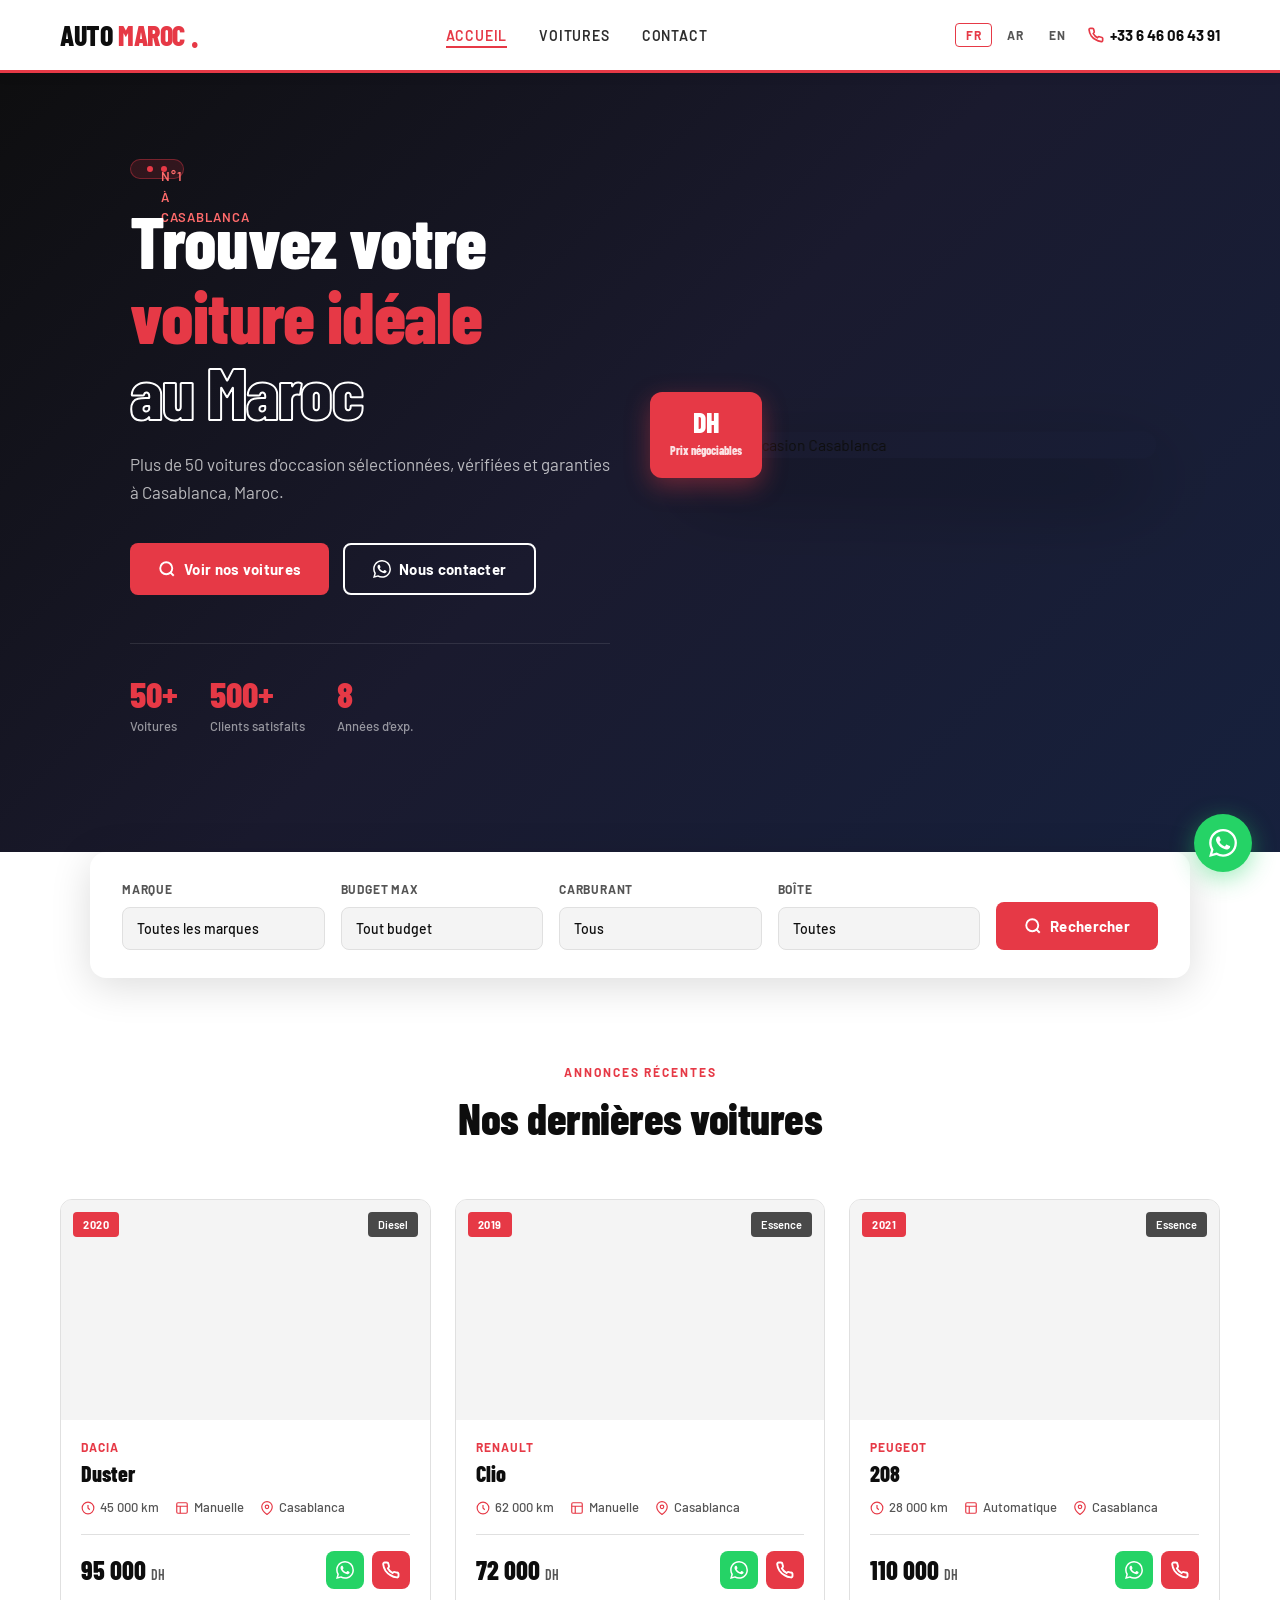
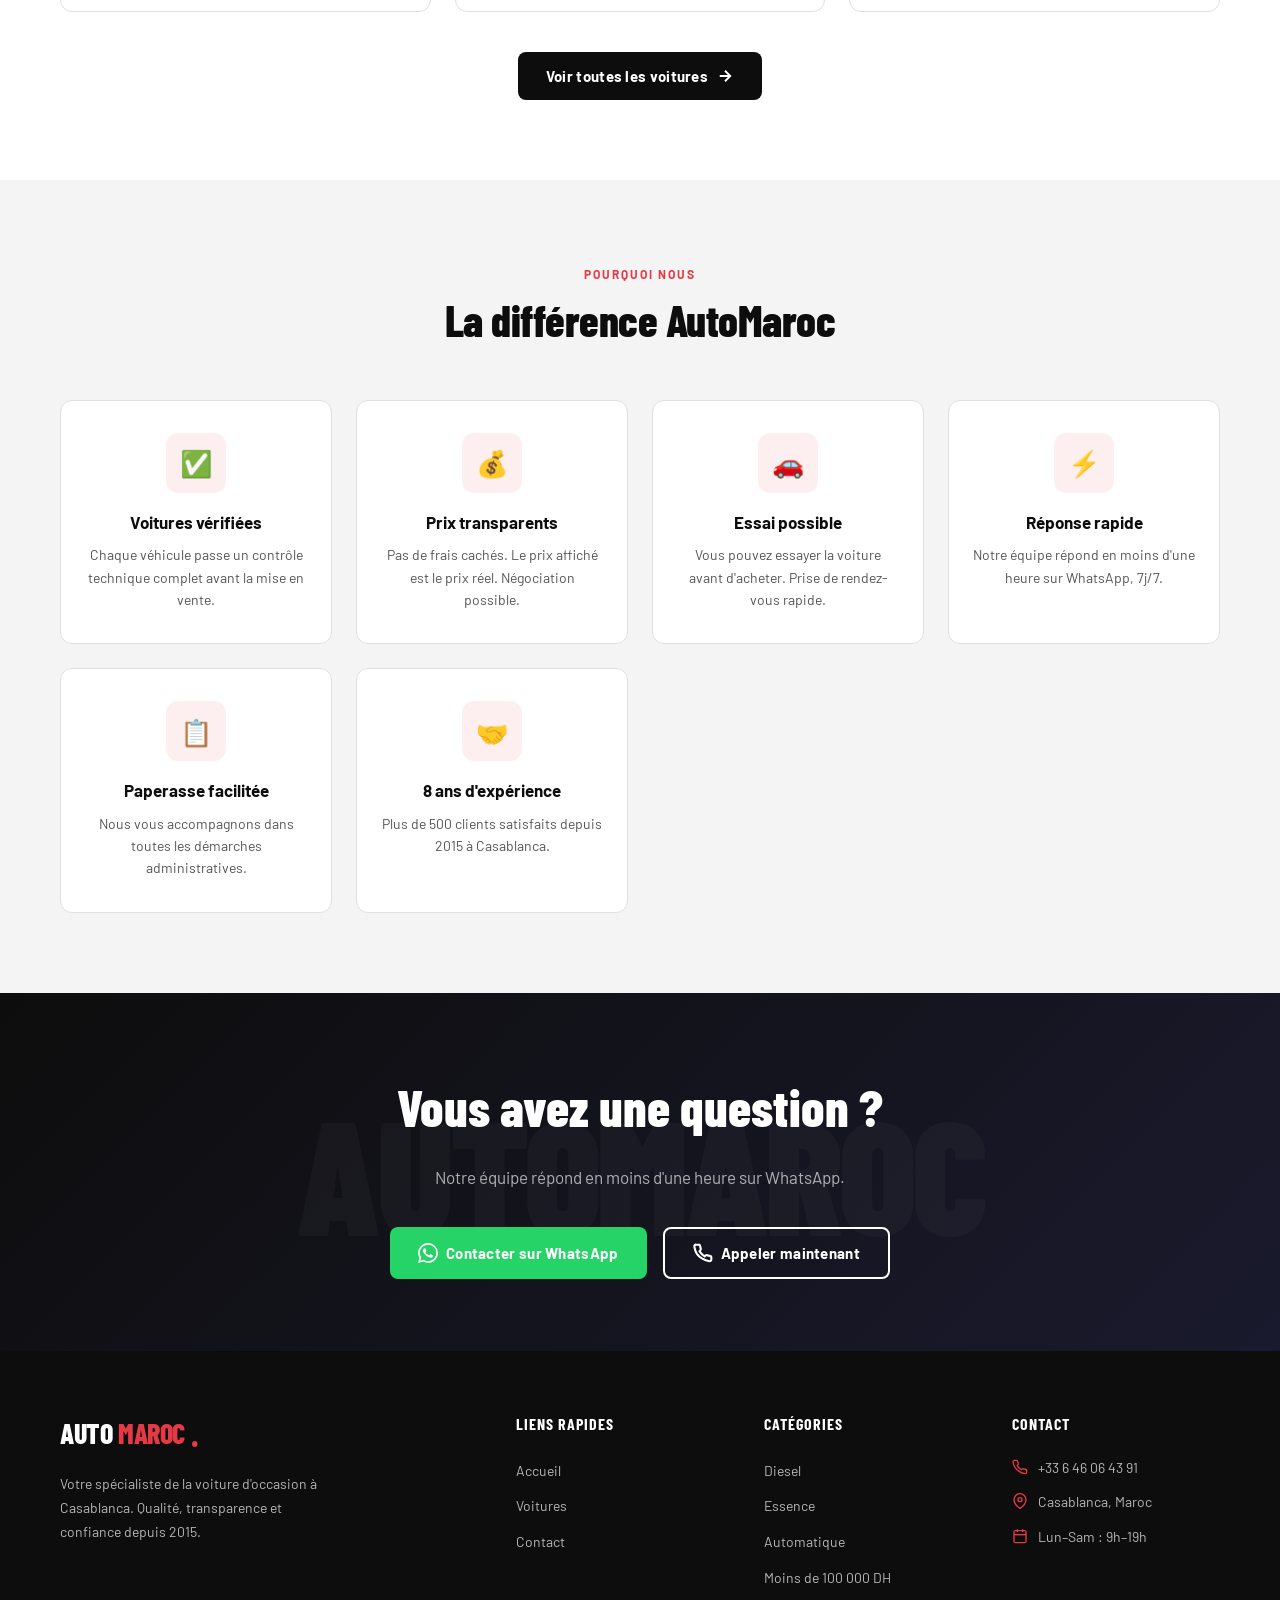
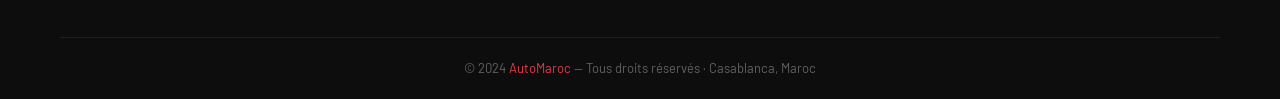
==== index.html @ 0fe23588 "Add files via upload" ====
<!DOCTYPE html>
<html lang="fr" dir="ltr">
<head>
  <meta charset="UTF-8">
  <meta name="viewport" content="width=device-width, initial-scale=1.0">
  <title>AutoMaroc — Voitures d'occasion à Casablanca, Maroc</title>
  <meta name="description" content="AutoMaroc, votre spécialiste de la voiture d'occasion à Casablanca. Plus de 50 véhicules vérifiés, prix transparents, essai possible. Contactez-nous sur WhatsApp.">
  <meta name="keywords" content="voiture occasion casablanca, سيارات مستعملة الدار البيضاء, used cars casablanca, auto maroc">
  <meta property="og:title" content="AutoMaroc — Voitures d'occasion Casablanca">
  <meta property="og:description" content="Plus de 50 voitures d'occasion à Casablanca. Qualité et transparence garanties.">
  <meta property="og:type" content="website">
  <meta property="og:url" content="https://automaroc.com">
  <link rel="canonical" href="https://automaroc.com">
  <link rel="stylesheet" href="css/style.css">
  <link rel="icon" href="data:image/svg+xml,<svg xmlns='http://www.w3.org/2000/svg' viewBox='0 0 100 100'><text y='.9em' font-size='90'>🚗</text></svg>">
</head>
<body>

<!-- ====== NAVBAR ====== -->
<nav class="navbar">
  <div class="navbar-inner">
    <a href="index.html" class="logo">
      AUTO<span class="red">MAROC</span><span class="dot">.</span>
    </a>
    <ul class="nav-links">
      <li><a href="index.html" class="active" data-i18n="nav_home">Accueil</a></li>
      <li><a href="voitures.html" data-i18n="nav_cars">Voitures</a></li>
      <li><a href="contact.html" data-i18n="nav_contact">Contact</a></li>
    </ul>
    <div class="nav-cta">
      <div class="lang-switcher">
        <button class="lang-btn active" data-lang="fr" onclick="setLang('fr')">FR</button>
        <button class="lang-btn" data-lang="ar" onclick="setLang('ar')">AR</button>
        <button class="lang-btn" data-lang="en" onclick="setLang('en')">EN</button>
      </div>
      <a href="tel:+33646064391" class="nav-phone">
        <svg width="16" height="16" fill="none" stroke="currentColor" stroke-width="2.5" viewBox="0 0 24 24"><path d="M22 16.92v3a2 2 0 0 1-2.18 2 19.79 19.79 0 0 1-8.63-3.07A19.5 19.5 0 0 1 4.69 13 19.79 19.79 0 0 1 1.62 4.4 2 2 0 0 1 3.59 2h3a2 2 0 0 1 2 1.72c.127.96.361 1.903.7 2.81a2 2 0 0 1-.45 2.11L7.91 9.91a16 16 0 0 0 6.16 6.16l.91-.91a2 2 0 0 1 2.11-.45c.907.339 1.85.573 2.81.7A2 2 0 0 1 22 16.92z"/></svg>
        +33 6 46 06 43 91
      </a>
    </div>
    <button class="burger" id="burger" aria-label="Menu">
      <span></span><span></span><span></span>
    </button>
  </div>
</nav>

<!-- Mobile menu -->
<div class="mobile-menu" id="mobileMenu">
  <a href="index.html" data-i18n="nav_home">Accueil</a>
  <a href="voitures.html" data-i18n="nav_cars">Voitures</a>
  <a href="contact.html" data-i18n="nav_contact">Contact</a>
  <div class="lang-switcher" style="padding:8px 0">
    <button class="lang-btn active" data-lang="fr" onclick="setLang('fr')">FR</button>
    <button class="lang-btn" data-lang="ar" onclick="setLang('ar')">AR</button>
    <button class="lang-btn" data-lang="en" onclick="setLang('en')">EN</button>
  </div>
  <a href="tel:+33646064391" class="btn btn-red" style="justify-content:center">📞 +33 6 46 06 43 91</a>
</div>

<!-- ====== HERO ====== -->
<section class="hero">
  <div class="hero-grid">
    <div class="hero-content">
      <div class="hero-badge">
        <span></span>
        <span data-i18n="hero_badge">N°1 à Casablanca</span>
      </div>
      <h1 class="hero-title">
        <span data-i18n="hero_title_1">Trouvez votre</span><br>
        <span class="red" data-i18n="hero_title_2">voiture idéale</span><br>
        <span class="stroke">au Maroc</span>
      </h1>
      <p class="hero-sub" data-i18n="hero_sub">
        Plus de 50 voitures d'occasion sélectionnées, vérifiées et garanties à Casablanca, Maroc.
      </p>
      <div class="hero-btns">
        <a href="voitures.html" class="btn btn-red">
          <svg width="18" height="18" fill="none" stroke="currentColor" stroke-width="2.5" viewBox="0 0 24 24"><circle cx="11" cy="11" r="8"/><path d="m21 21-4.35-4.35"/></svg>
          <span data-i18n="hero_btn1">Voir nos voitures</span>
        </a>
        <a href="https://wa.me/33646064391" target="_blank" class="btn btn-outline">
          <svg viewBox="0 0 24 24" width="18" height="18" fill="white"><path d="M17.472 14.382c-.297-.149-1.758-.867-2.03-.967-.273-.099-.471-.148-.67.15-.197.297-.767.966-.94 1.164-.173.199-.347.223-.644.075-.297-.15-1.255-.463-2.39-1.475-.883-.788-1.48-1.761-1.653-2.059-.173-.297-.018-.458.13-.606.134-.133.298-.347.446-.52.149-.174.198-.298.298-.497.099-.198.05-.371-.025-.52-.075-.149-.669-1.612-.916-2.207-.242-.579-.487-.5-.669-.51-.173-.008-.371-.01-.57-.01-.198 0-.52.074-.792.372-.272.297-1.04 1.016-1.04 2.479 0 1.462 1.065 2.875 1.213 3.074.149.198 2.096 3.2 5.077 4.487.709.306 1.262.489 1.694.625.712.227 1.36.195 1.871.118.571-.085 1.758-.719 2.006-1.413.248-.694.248-1.289.173-1.413-.074-.124-.272-.198-.57-.347m-5.421 7.403h-.004a9.87 9.87 0 0 1-5.031-1.378l-.361-.214-3.741.982.998-3.648-.235-.374a9.86 9.86 0 0 1-1.51-5.26c.001-5.45 4.436-9.884 9.888-9.884 2.64 0 5.122 1.03 6.988 2.898a9.825 9.825 0 0 1 2.893 6.994c-.003 5.45-4.437 9.884-9.885 9.884m8.413-18.297A11.815 11.815 0 0 0 12.05 0C5.495 0 .16 5.335.157 11.892c0 2.096.547 4.142 1.588 5.945L.057 24l6.305-1.654a11.882 11.882 0 0 0 5.683 1.448h.005c6.554 0 11.89-5.335 11.893-11.893a11.821 11.821 0 0 0-3.48-8.413z"/></svg>
          <span data-i18n="hero_btn2">Nous contacter</span>
        </a>
      </div>
      <div class="hero-stats">
        <div class="stat-item">
          <div class="stat-num">50+</div>
          <div class="stat-label" data-i18n="stat1">Voitures</div>
        </div>
        <div class="stat-item">
          <div class="stat-num">500+</div>
          <div class="stat-label" data-i18n="stat2">Clients satisfaits</div>
        </div>
        <div class="stat-item">
          <div class="stat-num">8</div>
          <div class="stat-label" data-i18n="stat3">Années d'exp.</div>
        </div>
      </div>
    </div>
    <div class="hero-image-wrap">
      <img src="https://images.unsplash.com/photo-1568605117036-5fe5e7bab0b7?w=900&q=85" alt="Voiture occasion Casablanca" class="hero-img">
      <div class="hero-img-badge">
        <span class="big">DH</span>
        <span class="small">Prix négociables</span>
      </div>
    </div>
  </div>
</section>

<!-- ====== SEARCH BOX ====== -->
<section class="search-section">
  <div class="container">
    <div class="search-box">
      <div class="search-field">
        <label data-i18n="search_brand">Marque</label>
        <select id="filterBrand">
          <option value="">Toutes les marques</option>
          <option>Dacia</option><option>Renault</option><option>Peugeot</option>
          <option>Volkswagen</option><option>Toyota</option><option>Hyundai</option>
          <option>Citroën</option><option>Ford</option><option>Seat</option>
        </select>
      </div>
      <div class="search-field">
        <label data-i18n="search_budget">Budget max (DH)</label>
        <select id="filterBudget">
          <option value="">Tout budget</option>
          <option value="70000">70 000 DH</option>
          <option value="100000">100 000 DH</option>
          <option value="130000">130 000 DH</option>
          <option value="200000">200 000 DH</option>
        </select>
      </div>
      <div class="search-field">
        <label data-i18n="search_fuel">Carburant</label>
        <select id="filterFuel">
          <option value="">Tous</option>
          <option>Diesel</option>
          <option>Essence</option>
          <option>Hybride</option>
          <option>Électrique</option>
        </select>
      </div>
      <div class="search-field">
        <label>Boîte</label>
        <select id="filterBoite">
          <option value="">Toutes</option>
          <option>Manuelle</option>
          <option>Automatique</option>
        </select>
      </div>
      <button class="btn btn-red" onclick="searchRedirect()" style="height:48px;white-space:nowrap">
        <svg width="18" height="18" fill="none" stroke="currentColor" stroke-width="2.5" viewBox="0 0 24 24"><circle cx="11" cy="11" r="8"/><path d="m21 21-4.35-4.35"/></svg>
        <span data-i18n="search_btn">Rechercher</span>
      </button>
    </div>
  </div>
</section>

<!-- ====== LATEST CARS ====== -->
<section style="padding-top:80px">
  <div class="container">
    <div class="section-header">
      <div class="section-tag" data-i18n="latest_tag">Annonces récentes</div>
      <h2 class="section-title" data-i18n="latest_title">Nos dernières voitures</h2>
    </div>
    <div class="cars-grid" id="latestCars">
      <!-- Skeleton loading -->
      <div class="skeleton skel-card"></div>
      <div class="skeleton skel-card"></div>
      <div class="skeleton skel-card"></div>
    </div>
    <div style="text-align:center;margin-top:40px">
      <a href="voitures.html" class="btn btn-dark">
        <span data-i18n="see_more">Voir toutes les voitures</span>
        <svg width="18" height="18" fill="none" stroke="currentColor" stroke-width="2.5" viewBox="0 0 24 24"><path d="M5 12h14M12 5l7 7-7 7"/></svg>
      </a>
    </div>
  </div>
</section>

<!-- ====== WHY US ====== -->
<section class="why-section">
  <div class="container">
    <div class="section-header">
      <div class="section-tag" data-i18n="why_tag">Pourquoi nous</div>
      <h2 class="section-title" data-i18n="why_title">La différence AutoMaroc</h2>
    </div>
    <div class="why-grid">
      <div class="why-card">
        <div class="why-icon">✅</div>
        <div class="why-title">Voitures vérifiées</div>
        <div class="why-text">Chaque véhicule passe un contrôle technique complet avant la mise en vente.</div>
      </div>
      <div class="why-card">
        <div class="why-icon">💰</div>
        <div class="why-title">Prix transparents</div>
        <div class="why-text">Pas de frais cachés. Le prix affiché est le prix réel. Négociation possible.</div>
      </div>
      <div class="why-card">
        <div class="why-icon">🚗</div>
        <div class="why-title">Essai possible</div>
        <div class="why-text">Vous pouvez essayer la voiture avant d'acheter. Prise de rendez-vous rapide.</div>
      </div>
      <div class="why-card">
        <div class="why-icon">⚡</div>
        <div class="why-title">Réponse rapide</div>
        <div class="why-text">Notre équipe répond en moins d'une heure sur WhatsApp, 7j/7.</div>
      </div>
      <div class="why-card">
        <div class="why-icon">📋</div>
        <div class="why-title">Paperasse facilitée</div>
        <div class="why-text">Nous vous accompagnons dans toutes les démarches administratives.</div>
      </div>
      <div class="why-card">
        <div class="why-icon">🤝</div>
        <div class="why-title">8 ans d'expérience</div>
        <div class="why-text">Plus de 500 clients satisfaits depuis 2015 à Casablanca.</div>
      </div>
    </div>
  </div>
</section>

<!-- ====== CTA BANNER ====== -->
<section class="cta-banner">
  <div class="container">
    <h2 data-i18n="cta_title">Vous avez une question ?</h2>
    <p data-i18n="cta_sub">Notre équipe répond en moins d'une heure sur WhatsApp.</p>
    <div class="cta-btns">
      <a href="https://wa.me/33646064391?text=Bonjour, j'ai une question sur vos voitures." target="_blank" class="btn btn-whatsapp">
        <svg viewBox="0 0 24 24" width="20" height="20" fill="white"><path d="M17.472 14.382c-.297-.149-1.758-.867-2.03-.967-.273-.099-.471-.148-.67.15-.197.297-.767.966-.94 1.164-.173.199-.347.223-.644.075-.297-.15-1.255-.463-2.39-1.475-.883-.788-1.48-1.761-1.653-2.059-.173-.297-.018-.458.13-.606.134-.133.298-.347.446-.52.149-.174.198-.298.298-.497.099-.198.05-.371-.025-.52-.075-.149-.669-1.612-.916-2.207-.242-.579-.487-.5-.669-.51-.173-.008-.371-.01-.57-.01-.198 0-.52.074-.792.372-.272.297-1.04 1.016-1.04 2.479 0 1.462 1.065 2.875 1.213 3.074.149.198 2.096 3.2 5.077 4.487.709.306 1.262.489 1.694.625.712.227 1.36.195 1.871.118.571-.085 1.758-.719 2.006-1.413.248-.694.248-1.289.173-1.413-.074-.124-.272-.198-.57-.347m-5.421 7.403h-.004a9.87 9.87 0 0 1-5.031-1.378l-.361-.214-3.741.982.998-3.648-.235-.374a9.86 9.86 0 0 1-1.51-5.26c.001-5.45 4.436-9.884 9.888-9.884 2.64 0 5.122 1.03 6.988 2.898a9.825 9.825 0 0 1 2.893 6.994c-.003 5.45-4.437 9.884-9.885 9.884m8.413-18.297A11.815 11.815 0 0 0 12.05 0C5.495 0 .16 5.335.157 11.892c0 2.096.547 4.142 1.588 5.945L.057 24l6.305-1.654a11.882 11.882 0 0 0 5.683 1.448h.005c6.554 0 11.89-5.335 11.893-11.893a11.821 11.821 0 0 0-3.48-8.413z"/></svg>
        <span data-i18n="cta_btn1">Contacter sur WhatsApp</span>
      </a>
      <a href="tel:+33646064391" class="btn btn-outline">
        <svg width="20" height="20" fill="none" stroke="currentColor" stroke-width="2.5" viewBox="0 0 24 24"><path d="M22 16.92v3a2 2 0 0 1-2.18 2 19.79 19.79 0 0 1-8.63-3.07A19.5 19.5 0 0 1 4.69 13 19.79 19.79 0 0 1 1.62 4.4 2 2 0 0 1 3.59 2h3a2 2 0 0 1 2 1.72c.127.96.361 1.903.7 2.81a2 2 0 0 1-.45 2.11L7.91 9.91a16 16 0 0 0 6.16 6.16l.91-.91a2 2 0 0 1 2.11-.45c.907.339 1.85.573 2.81.7A2 2 0 0 1 22 16.92z"/></svg>
        <span data-i18n="cta_btn2">Appeler maintenant</span>
      </a>
    </div>
  </div>
</section>

<!-- ====== FOOTER ====== -->
<footer>
  <div class="container">
    <div class="footer-grid">
      <div class="footer-brand">
        <a href="index.html" class="logo">AUTO<span class="red">MAROC</span><span class="dot">.</span></a>
        <p data-i18n="footer_desc">Votre spécialiste de la voiture d'occasion à Casablanca. Qualité, transparence et confiance depuis 2015.</p>
      </div>
      <div class="footer-col">
        <h4 data-i18n="footer_links">Liens rapides</h4>
        <ul>
          <li><a href="index.html" data-i18n="nav_home">Accueil</a></li>
          <li><a href="voitures.html" data-i18n="nav_cars">Voitures</a></li>
          <li><a href="contact.html" data-i18n="nav_contact">Contact</a></li>
        </ul>
      </div>
      <div class="footer-col">
        <h4>Catégories</h4>
        <ul>
          <li><a href="voitures.html?fuel=Diesel">Diesel</a></li>
          <li><a href="voitures.html?fuel=Essence">Essence</a></li>
          <li><a href="voitures.html?boite=Automatique">Automatique</a></li>
          <li><a href="voitures.html?budget=100000">Moins de 100 000 DH</a></li>
        </ul>
      </div>
      <div class="footer-col">
        <h4 data-i18n="footer_contact">Contact</h4>
        <div class="footer-contact-item">
          <svg width="16" height="16" fill="none" stroke="currentColor" stroke-width="2" viewBox="0 0 24 24"><path d="M22 16.92v3a2 2 0 0 1-2.18 2 19.79 19.79 0 0 1-8.63-3.07A19.5 19.5 0 0 1 4.69 13 19.79 19.79 0 0 1 1.62 4.4 2 2 0 0 1 3.59 2h3a2 2 0 0 1 2 1.72c.127.96.361 1.903.7 2.81a2 2 0 0 1-.45 2.11L7.91 9.91a16 16 0 0 0 6.16 6.16l.91-.91a2 2 0 0 1 2.11-.45c.907.339 1.85.573 2.81.7A2 2 0 0 1 22 16.92z"/></svg>
          +33 6 46 06 43 91
        </div>
        <div class="footer-contact-item">
          <svg width="16" height="16" fill="none" stroke="currentColor" stroke-width="2" viewBox="0 0 24 24"><path d="M21 10c0 7-9 13-9 13s-9-6-9-13a9 9 0 0 1 18 0z"/><circle cx="12" cy="10" r="3"/></svg>
          Casablanca, Maroc
        </div>
        <div class="footer-contact-item">
          <svg width="16" height="16" fill="none" stroke="currentColor" stroke-width="2" viewBox="0 0 24 24"><rect x="3" y="4" width="18" height="18" rx="2" ry="2"/><line x1="16" y1="2" x2="16" y2="6"/><line x1="8" y1="2" x2="8" y2="6"/><line x1="3" y1="10" x2="21" y2="10"/></svg>
          Lun–Sam : 9h–19h
        </div>
      </div>
    </div>
    <div class="footer-bottom">
      © 2024 <span>AutoMaroc</span> — Tous droits réservés · Casablanca, Maroc
    </div>
  </div>
</footer>

<!-- ====== WHATSAPP FLOAT ====== -->
<div class="whatsapp-float">
  <div class="wa-tooltip">Discutons sur WhatsApp 💬</div>
  <a href="https://wa.me/33646064391?text=Bonjour, je cherche une voiture." target="_blank" class="wa-btn" aria-label="WhatsApp">
    <svg viewBox="0 0 24 24"><path d="M17.472 14.382c-.297-.149-1.758-.867-2.03-.967-.273-.099-.471-.148-.67.15-.197.297-.767.966-.94 1.164-.173.199-.347.223-.644.075-.297-.15-1.255-.463-2.39-1.475-.883-.788-1.48-1.761-1.653-2.059-.173-.297-.018-.458.13-.606.134-.133.298-.347.446-.52.149-.174.198-.298.298-.497.099-.198.05-.371-.025-.52-.075-.149-.669-1.612-.916-2.207-.242-.579-.487-.5-.669-.51-.173-.008-.371-.01-.57-.01-.198 0-.52.074-.792.372-.272.297-1.04 1.016-1.04 2.479 0 1.462 1.065 2.875 1.213 3.074.149.198 2.096 3.2 5.077 4.487.709.306 1.262.489 1.694.625.712.227 1.36.195 1.871.118.571-.085 1.758-.719 2.006-1.413.248-.694.248-1.289.173-1.413-.074-.124-.272-.198-.57-.347m-5.421 7.403h-.004a9.87 9.87 0 0 1-5.031-1.378l-.361-.214-3.741.982.998-3.648-.235-.374a9.86 9.86 0 0 1-1.51-5.26c.001-5.45 4.436-9.884 9.888-9.884 2.64 0 5.122 1.03 6.988 2.898a9.825 9.825 0 0 1 2.893 6.994c-.003 5.45-4.437 9.884-9.885 9.884m8.413-18.297A11.815 11.815 0 0 0 12.05 0C5.495 0 .16 5.335.157 11.892c0 2.096.547 4.142 1.588 5.945L.057 24l6.305-1.654a11.882 11.882 0 0 0 5.683 1.448h.005c6.554 0 11.89-5.335 11.893-11.893a11.821 11.821 0 0 0-3.48-8.413z"/></svg>
  </a>
</div>

<script src="js/app.js"></script>
<script>
async function renderCars() {
  const cars = await loadCars();
  const latest = cars.slice(0, 3);
  const container = document.getElementById('latestCars');
  if (!container) return;
  container.innerHTML = latest.length
    ? latest.map(renderCarCard).join('')
    : '<div class="empty-state"><p>Aucune voiture disponible pour le moment.</p></div>';
  setTimeout(initScrollAnim, 100);
}

function searchRedirect() {
  const brand = document.getElementById('filterBrand').value;
  const budget = document.getElementById('filterBudget').value;
  const fuel = document.getElementById('filterFuel').value;
  const boite = document.getElementById('filterBoite').value;
  let url = 'voitures.html?';
  if (brand) url += `brand=${encodeURIComponent(brand)}&`;
  if (budget) url += `budget=${budget}&`;
  if (fuel) url += `fuel=${encodeURIComponent(fuel)}&`;
  if (boite) url += `boite=${encodeURIComponent(boite)}&`;
  window.location.href = url;
}

renderCars();
</script>
</body>
</html>
---- css/style.css ----
/* ============================================
   AUTOMAROC — Main Stylesheet
   ============================================ */

@import url('https://fonts.googleapis.com/css2?family=Barlow:wght@400;500;600;700;800;900&family=Barlow+Condensed:wght@600;700;800&display=swap');

:root {
  --red: #E63946;
  --red-dark: #c1121f;
  --black: #0d0d0d;
  --dark: #1a1a2e;
  --gray-dark: #2d2d2d;
  --gray: #555;
  --gray-light: #f4f4f4;
  --white: #ffffff;
  --border: #e0e0e0;
  --shadow: 0 4px 24px rgba(0,0,0,0.10);
  --shadow-hover: 0 8px 40px rgba(0,0,0,0.18);
  --font: 'Barlow', sans-serif;
  --font-condensed: 'Barlow Condensed', sans-serif;
  --radius: 8px;
  --transition: all 0.25s ease;
}

*, *::before, *::after { box-sizing: border-box; margin: 0; padding: 0; }

html { scroll-behavior: smooth; }

body {
  font-family: var(--font);
  color: var(--black);
  background: var(--white);
  line-height: 1.6;
  overflow-x: hidden;
}

a { text-decoration: none; color: inherit; }
img { max-width: 100%; display: block; }
ul { list-style: none; }

.container { max-width: 1200px; margin: 0 auto; padding: 0 20px; }

/* ============ BUTTONS ============ */
.btn {
  display: inline-flex; align-items: center; gap: 8px;
  padding: 12px 28px; border-radius: var(--radius);
  font-family: var(--font); font-weight: 700; font-size: 15px;
  cursor: pointer; border: none; transition: var(--transition);
  letter-spacing: 0.3px;
}
.btn-red { background: var(--red); color: var(--white); }
.btn-red:hover { background: var(--red-dark); transform: translateY(-2px); box-shadow: 0 6px 20px rgba(230,57,70,0.35); }
.btn-outline { background: transparent; color: var(--white); border: 2px solid var(--white); }
.btn-outline:hover { background: var(--white); color: var(--black); }
.btn-dark { background: var(--black); color: var(--white); }
.btn-dark:hover { background: var(--gray-dark); transform: translateY(-2px); }
.btn-whatsapp { background: #25D366; color: var(--white); }
.btn-whatsapp:hover { background: #1ebe5d; transform: translateY(-2px); box-shadow: 0 6px 20px rgba(37,211,102,0.35); }

/* ============ NAVBAR ============ */
.navbar {
  position: fixed; top: 0; left: 0; right: 0; z-index: 1000;
  background: var(--white);
  border-bottom: 3px solid var(--red);
  box-shadow: 0 2px 12px rgba(0,0,0,0.08);
  transition: var(--transition);
}
.navbar.scrolled { box-shadow: 0 4px 20px rgba(0,0,0,0.15); }
.navbar-inner {
  display: flex; align-items: center; justify-content: space-between;
  height: 70px; max-width: 1200px; margin: 0 auto; padding: 0 20px;
}
.logo {
  font-family: var(--font-condensed);
  font-size: 28px; font-weight: 800;
  letter-spacing: -0.5px;
  display: flex; align-items: center; gap: 6px;
}
.logo span.red { color: var(--red); }
.logo span.dot { color: var(--red); font-size: 32px; line-height: 1; }

.nav-links { display: flex; align-items: center; gap: 32px; }
.nav-links a {
  font-weight: 600; font-size: 14px; text-transform: uppercase;
  letter-spacing: 0.8px; color: var(--gray-dark);
  position: relative; padding-bottom: 4px;
  transition: var(--transition);
}
.nav-links a::after {
  content: ''; position: absolute; bottom: 0; left: 0;
  width: 0; height: 2px; background: var(--red);
  transition: var(--transition);
}
.nav-links a:hover, .nav-links a.active { color: var(--red); }
.nav-links a:hover::after, .nav-links a.active::after { width: 100%; }

.nav-cta { display: flex; align-items: center; gap: 12px; }
.nav-phone {
  font-weight: 700; font-size: 15px; color: var(--black);
  display: flex; align-items: center; gap: 6px;
}
.nav-phone svg { color: var(--red); }

.burger {
  display: none; flex-direction: column; gap: 5px;
  cursor: pointer; padding: 4px; background: none; border: none;
}
.burger span {
  display: block; width: 25px; height: 2px;
  background: var(--black); border-radius: 2px;
  transition: var(--transition);
}
.burger.open span:nth-child(1) { transform: translateY(7px) rotate(45deg); }
.burger.open span:nth-child(2) { opacity: 0; }
.burger.open span:nth-child(3) { transform: translateY(-7px) rotate(-45deg); }

.mobile-menu {
  display: none; position: fixed; top: 70px; left: 0; right: 0;
  background: var(--white); padding: 20px;
  border-bottom: 3px solid var(--red);
  box-shadow: 0 8px 24px rgba(0,0,0,0.12);
  z-index: 999; flex-direction: column; gap: 16px;
}
.mobile-menu.open { display: flex; }
.mobile-menu a {
  font-weight: 700; font-size: 16px; text-transform: uppercase;
  letter-spacing: 0.8px; padding: 10px 0;
  border-bottom: 1px solid var(--border);
  color: var(--gray-dark);
}
.mobile-menu a:last-child { border-bottom: none; }

/* ============ HERO ============ */
.hero {
  min-height: 100vh;
  background: linear-gradient(135deg, #0d0d0d 0%, #1a1a2e 50%, #16213e 100%);
  display: flex; align-items: center;
  padding-top: 70px;
  position: relative; overflow: hidden;
}
.hero::before {
  content: '';
  position: absolute; top: 0; left: 0; right: 0; bottom: 0;
  background: url('https://images.unsplash.com/photo-1568605117036-5fe5e7bab0b7?w=1600&q=80') center/cover no-repeat;
  opacity: 0.18;
}
.hero-grid {
  display: grid; grid-template-columns: 1fr 1fr;
  gap: 60px; align-items: center;
  max-width: 1200px; margin: 0 auto; padding: 80px 20px;
  position: relative; z-index: 1;
}
.hero-badge {
  display: inline-flex; align-items: center; gap: 8px;
  background: rgba(230,57,70,0.15); border: 1px solid rgba(230,57,70,0.4);
  color: #ff6b6b; padding: 6px 16px; border-radius: 50px;
  font-size: 13px; font-weight: 600; letter-spacing: 1px;
  text-transform: uppercase; margin-bottom: 24px;
}
.hero-badge span { width: 6px; height: 6px; background: var(--red); border-radius: 50%; animation: pulse 1.5s infinite; }
@keyframes pulse { 0%,100%{opacity:1;transform:scale(1)} 50%{opacity:0.5;transform:scale(1.4)} }

.hero-title {
  font-family: var(--font-condensed);
  font-size: clamp(42px, 6vw, 72px);
  font-weight: 800; line-height: 1.05;
  color: var(--white); letter-spacing: -1px;
  margin-bottom: 20px;
}
.hero-title .red { color: var(--red); }
.hero-title .stroke {
  -webkit-text-stroke: 2px var(--white);
  color: transparent;
}

.hero-sub {
  font-size: 17px; color: rgba(255,255,255,0.7);
  margin-bottom: 36px; max-width: 480px; line-height: 1.7;
}

.hero-btns { display: flex; gap: 14px; flex-wrap: wrap; margin-bottom: 48px; }

.hero-stats {
  display: flex; gap: 32px;
  padding-top: 32px; border-top: 1px solid rgba(255,255,255,0.1);
}
.stat-item { text-align: left; }
.stat-num {
  font-family: var(--font-condensed);
  font-size: 36px; font-weight: 800; color: var(--red); line-height: 1;
}
.stat-label { font-size: 13px; color: rgba(255,255,255,0.55); font-weight: 500; margin-top: 4px; }

.hero-image-wrap {
  position: relative; display: flex; justify-content: center;
}
.hero-img {
  width: 100%; max-width: 560px;
  border-radius: 16px;
  box-shadow: 0 32px 80px rgba(0,0,0,0.5);
  transform: perspective(1000px) rotateY(-8deg);
  transition: transform 0.6s ease;
}
.hero-img:hover { transform: perspective(1000px) rotateY(0deg); }
.hero-img-badge {
  position: absolute; bottom: -20px; left: -20px;
  background: var(--red); color: var(--white);
  padding: 16px 20px; border-radius: 12px;
  font-family: var(--font-condensed); font-weight: 800;
  box-shadow: 0 8px 24px rgba(230,57,70,0.4);
  text-align: center;
}
.hero-img-badge .big { font-size: 28px; line-height: 1; display: block; }
.hero-img-badge .small { font-size: 12px; opacity: 0.85; }

/* ============ SEARCH BAR ============ */
.search-section {
  background: var(--white);
  padding: 0;
  position: relative; z-index: 10;
  margin-top: -2px;
}
.search-box {
  background: var(--white);
  border-radius: 16px;
  box-shadow: 0 8px 40px rgba(0,0,0,0.14);
  padding: 28px 32px;
  display: grid;
  grid-template-columns: 1fr 1fr 1fr 1fr auto;
  gap: 16px; align-items: end;
  max-width: 1100px; margin: -48px auto 0; position: relative;
}
.search-field label {
  display: block; font-size: 12px; font-weight: 700;
  text-transform: uppercase; letter-spacing: 0.8px;
  color: var(--gray); margin-bottom: 8px;
}
.search-field select, .search-field input {
  width: 100%; padding: 12px 14px;
  border: 1.5px solid var(--border); border-radius: var(--radius);
  font-family: var(--font); font-size: 14px; font-weight: 500;
  color: var(--black); background: var(--gray-light);
  appearance: none; cursor: pointer;
  transition: var(--transition);
}
.search-field select:focus, .search-field input:focus {
  outline: none; border-color: var(--red);
  background: var(--white);
}

/* ============ SECTIONS ============ */
section { padding: 80px 0; }
.section-header { text-align: center; margin-bottom: 56px; }
.section-tag {
  display: inline-block; font-size: 12px; font-weight: 700;
  text-transform: uppercase; letter-spacing: 2px;
  color: var(--red); margin-bottom: 12px;
}
.section-title {
  font-family: var(--font-condensed);
  font-size: clamp(28px, 4vw, 44px); font-weight: 800;
  line-height: 1.1; letter-spacing: -0.5px;
}
.section-subtitle {
  font-size: 16px; color: var(--gray);
  margin-top: 12px; max-width: 560px; margin-inline: auto;
}

/* ============ CAR CARDS ============ */
.cars-grid {
  display: grid;
  grid-template-columns: repeat(auto-fill, minmax(340px, 1fr));
  gap: 24px;
}
.car-card {
  background: var(--white);
  border: 1px solid var(--border);
  border-radius: 12px; overflow: hidden;
  transition: var(--transition);
  cursor: pointer;
  position: relative;
}
.car-card:hover {
  transform: translateY(-6px);
  box-shadow: var(--shadow-hover);
  border-color: transparent;
}
.car-card-img {
  position: relative; overflow: hidden;
  height: 220px; background: var(--gray-light);
}
.car-card-img img {
  width: 100%; height: 100%; object-fit: cover;
  transition: transform 0.4s ease;
}
.car-card:hover .car-card-img img { transform: scale(1.05); }

.car-badge {
  position: absolute; top: 12px; left: 12px;
  background: var(--red); color: var(--white);
  font-size: 11px; font-weight: 700; padding: 4px 10px;
  border-radius: 4px; text-transform: uppercase; letter-spacing: 0.5px;
}
.car-badge-fuel {
  position: absolute; top: 12px; right: 12px;
  background: rgba(0,0,0,0.7); color: var(--white);
  font-size: 11px; font-weight: 600; padding: 4px 10px;
  border-radius: 4px; backdrop-filter: blur(4px);
}
.car-card-body { padding: 18px 20px 20px; }
.car-card-brand {
  font-size: 12px; font-weight: 700; color: var(--red);
  text-transform: uppercase; letter-spacing: 1px; margin-bottom: 4px;
}
.car-card-name {
  font-family: var(--font-condensed);
  font-size: 22px; font-weight: 800; line-height: 1.1;
  margin-bottom: 12px;
}
.car-card-specs {
  display: flex; gap: 16px; margin-bottom: 16px;
  flex-wrap: wrap;
}
.spec-item {
  display: flex; align-items: center; gap: 5px;
  font-size: 13px; color: var(--gray); font-weight: 500;
}
.spec-item svg { color: var(--red); flex-shrink: 0; }

.car-card-footer {
  display: flex; align-items: center; justify-content: space-between;
  padding-top: 14px; border-top: 1px solid var(--border);
}
.car-price {
  font-family: var(--font-condensed);
  font-size: 26px; font-weight: 800; color: var(--black);
}
.car-price span { font-size: 14px; font-weight: 600; color: var(--gray); }

.card-actions { display: flex; gap: 8px; }
.btn-icon {
  width: 38px; height: 38px; border-radius: var(--radius);
  display: flex; align-items: center; justify-content: center;
  cursor: pointer; border: none; transition: var(--transition);
  font-size: 16px;
}
.btn-icon-wa { background: #25D366; color: white; }
.btn-icon-wa:hover { background: #1ebe5d; transform: scale(1.1); }
.btn-icon-call { background: var(--red); color: white; }
.btn-icon-call:hover { background: var(--red-dark); transform: scale(1.1); }

/* ============ FILTERS ============ */
.filters-bar {
  display: flex; flex-wrap: wrap; gap: 12px;
  margin-bottom: 32px; align-items: center;
}
.filter-btn {
  padding: 8px 18px; border-radius: 50px;
  border: 1.5px solid var(--border);
  font-family: var(--font); font-size: 13px; font-weight: 600;
  cursor: pointer; background: var(--white);
  transition: var(--transition); color: var(--gray-dark);
}
.filter-btn:hover, .filter-btn.active {
  border-color: var(--red); color: var(--red);
  background: rgba(230,57,70,0.05);
}
.results-count {
  font-size: 14px; color: var(--gray); font-weight: 500;
  margin-left: auto;
}
.results-count strong { color: var(--black); }

/* ============ WHY US ============ */
.why-section { background: var(--gray-light); }
.why-grid {
  display: grid; grid-template-columns: repeat(auto-fit, minmax(220px, 1fr));
  gap: 24px;
}
.why-card {
  background: var(--white); padding: 32px 24px;
  border-radius: 12px; text-align: center;
  border: 1px solid var(--border);
  transition: var(--transition);
}
.why-card:hover { transform: translateY(-4px); box-shadow: var(--shadow); border-color: var(--red); }
.why-icon {
  width: 60px; height: 60px; background: rgba(230,57,70,0.08);
  border-radius: 12px; display: flex; align-items: center; justify-content: center;
  margin: 0 auto 16px; font-size: 26px;
}
.why-title { font-size: 17px; font-weight: 700; margin-bottom: 8px; }
.why-text { font-size: 14px; color: var(--gray); line-height: 1.6; }

/* ============ CTA BANNER ============ */
.cta-banner {
  background: linear-gradient(135deg, var(--black) 0%, var(--dark) 100%);
  padding: 72px 0; text-align: center; position: relative; overflow: hidden;
}
.cta-banner::before {
  content: 'AUTOMAROC';
  position: absolute; top: 50%; left: 50%; transform: translate(-50%,-50%);
  font-family: var(--font-condensed); font-size: 160px; font-weight: 900;
  color: rgba(255,255,255,0.03); white-space: nowrap; pointer-events: none;
  letter-spacing: -4px;
}
.cta-banner h2 {
  font-family: var(--font-condensed);
  font-size: clamp(28px,5vw,52px); font-weight: 800;
  color: var(--white); margin-bottom: 16px; position: relative;
}
.cta-banner p {
  font-size: 17px; color: rgba(255,255,255,0.65);
  margin-bottom: 36px; max-width: 500px; margin-inline: auto;
  position: relative;
}
.cta-btns { display: flex; justify-content: center; gap: 16px; flex-wrap: wrap; position: relative; }

/* ============ FOOTER ============ */
footer {
  background: var(--black); color: rgba(255,255,255,0.7);
  padding: 60px 0 0;
}
.footer-grid {
  display: grid; grid-template-columns: 2fr 1fr 1fr 1fr;
  gap: 40px; margin-bottom: 48px;
}
.footer-brand .logo { color: var(--white); margin-bottom: 16px; }
.footer-brand p { font-size: 14px; line-height: 1.7; max-width: 280px; }
.footer-col h4 {
  font-family: var(--font-condensed); font-size: 16px; font-weight: 700;
  color: var(--white); text-transform: uppercase; letter-spacing: 1px;
  margin-bottom: 20px;
}
.footer-col ul { display: flex; flex-direction: column; gap: 10px; }
.footer-col ul a { font-size: 14px; transition: var(--transition); }
.footer-col ul a:hover { color: var(--red); padding-left: 4px; }
.footer-contact-item {
  display: flex; align-items: flex-start; gap: 10px;
  font-size: 14px; margin-bottom: 12px;
}
.footer-contact-item svg { color: var(--red); flex-shrink: 0; margin-top: 2px; }
.footer-bottom {
  border-top: 1px solid rgba(255,255,255,0.08);
  padding: 20px 0; text-align: center;
  font-size: 13px; color: rgba(255,255,255,0.35);
}
.footer-bottom span { color: var(--red); }

/* ============ WHATSAPP FLOAT ============ */
.whatsapp-float {
  position: fixed; bottom: 28px; right: 28px; z-index: 9999;
  display: flex; flex-direction: column; align-items: flex-end; gap: 10px;
}
.wa-tooltip {
  background: var(--black); color: var(--white);
  padding: 8px 14px; border-radius: 8px;
  font-size: 13px; font-weight: 600; white-space: nowrap;
  opacity: 0; transform: translateX(10px);
  transition: var(--transition); pointer-events: none;
}
.whatsapp-float:hover .wa-tooltip { opacity: 1; transform: translateX(0); }
.wa-btn {
  width: 58px; height: 58px; border-radius: 50%;
  background: #25D366;
  display: flex; align-items: center; justify-content: center;
  box-shadow: 0 6px 24px rgba(37,211,102,0.45);
  transition: var(--transition); cursor: pointer;
  text-decoration: none;
  animation: waPulse 2.5s infinite;
}
.wa-btn:hover { transform: scale(1.12); box-shadow: 0 8px 32px rgba(37,211,102,0.6); }
.wa-btn svg { width: 28px; height: 28px; fill: white; }
@keyframes waPulse {
  0%,100%{box-shadow:0 6px 24px rgba(37,211,102,0.45)}
  50%{box-shadow:0 6px 32px rgba(37,211,102,0.7),0 0 0 8px rgba(37,211,102,0.12)}
}

/* ============ PAGE HERO (inner pages) ============ */
.page-hero {
  background: linear-gradient(135deg, var(--black), var(--dark));
  padding: 120px 0 60px; text-align: center;
}
.page-hero h1 {
  font-family: var(--font-condensed);
  font-size: clamp(32px, 5vw, 56px); font-weight: 800;
  color: var(--white); margin-bottom: 12px;
}
.page-hero p { font-size: 16px; color: rgba(255,255,255,0.6); }
.breadcrumb {
  display: flex; align-items: center; justify-content: center;
  gap: 8px; font-size: 13px; color: rgba(255,255,255,0.45);
  margin-top: 16px;
}
.breadcrumb a { color: var(--red); }
.breadcrumb span { color: rgba(255,255,255,0.25); }

/* ============ CAR DETAIL ============ */
.car-detail-grid {
  display: grid; grid-template-columns: 1.4fr 1fr; gap: 48px;
  align-items: start;
}
.main-img {
  width: 100%; aspect-ratio: 16/10; object-fit: cover;
  border-radius: 12px; margin-bottom: 12px;
}
.thumb-row { display: flex; gap: 10px; }
.thumb {
  flex: 1; aspect-ratio: 16/10; object-fit: cover;
  border-radius: 8px; cursor: pointer; opacity: 0.65;
  transition: var(--transition);
  border: 2px solid transparent;
}
.thumb:hover, .thumb.active { opacity: 1; border-color: var(--red); }

.car-detail-info { position: sticky; top: 90px; }
.car-detail-brand { font-size: 13px; font-weight: 700; color: var(--red); text-transform: uppercase; letter-spacing: 1px; margin-bottom: 6px; }
.car-detail-name { font-family: var(--font-condensed); font-size: 42px; font-weight: 800; line-height: 1.05; margin-bottom: 8px; }
.car-detail-year { font-size: 16px; color: var(--gray); margin-bottom: 24px; }
.car-detail-price {
  font-family: var(--font-condensed); font-size: 44px; font-weight: 800;
  color: var(--red); margin-bottom: 28px; line-height: 1;
}
.car-detail-price span { font-size: 18px; color: var(--gray); font-weight: 600; }

.specs-grid {
  display: grid; grid-template-columns: 1fr 1fr; gap: 12px; margin-bottom: 28px;
}
.spec-box {
  background: var(--gray-light); padding: 14px 16px; border-radius: 8px;
}
.spec-box-label { font-size: 11px; font-weight: 700; color: var(--gray); text-transform: uppercase; letter-spacing: 0.8px; margin-bottom: 4px; }
.spec-box-value { font-size: 16px; font-weight: 700; }

.detail-btns { display: flex; flex-direction: column; gap: 12px; }
.detail-btns .btn { justify-content: center; padding: 15px; font-size: 16px; }

.car-description { margin-top: 40px; }
.car-description h3 { font-size: 20px; font-weight: 700; margin-bottom: 12px; }
.car-description p { font-size: 15px; color: var(--gray); line-height: 1.7; }

/* ============ CONTACT PAGE ============ */
.contact-grid { display: grid; grid-template-columns: 1fr 1fr; gap: 56px; align-items: start; }
.contact-info h2 { font-family: var(--font-condensed); font-size: 36px; font-weight: 800; margin-bottom: 16px; }
.contact-info p { font-size: 15px; color: var(--gray); margin-bottom: 32px; line-height: 1.7; }
.contact-items { display: flex; flex-direction: column; gap: 20px; margin-bottom: 32px; }
.contact-item {
  display: flex; gap: 16px; align-items: flex-start;
  background: var(--gray-light); padding: 18px 20px; border-radius: 10px;
}
.contact-item-icon {
  width: 44px; height: 44px; background: rgba(230,57,70,0.1);
  border-radius: 10px; display: flex; align-items: center; justify-content: center;
  flex-shrink: 0; color: var(--red);
}
.contact-item-label { font-size: 12px; font-weight: 700; color: var(--gray); text-transform: uppercase; letter-spacing: 0.8px; margin-bottom: 4px; }
.contact-item-value { font-size: 16px; font-weight: 700; }

.contact-form { background: var(--white); border: 1px solid var(--border); border-radius: 16px; padding: 36px; }
.contact-form h3 { font-family: var(--font-condensed); font-size: 26px; font-weight: 800; margin-bottom: 24px; }
.form-group { margin-bottom: 20px; }
.form-group label { display: block; font-size: 13px; font-weight: 700; text-transform: uppercase; letter-spacing: 0.6px; color: var(--gray); margin-bottom: 8px; }
.form-group input, .form-group select, .form-group textarea {
  width: 100%; padding: 13px 16px;
  border: 1.5px solid var(--border); border-radius: var(--radius);
  font-family: var(--font); font-size: 15px; color: var(--black);
  background: var(--gray-light); transition: var(--transition);
}
.form-group input:focus, .form-group select:focus, .form-group textarea:focus {
  outline: none; border-color: var(--red); background: var(--white);
}
.form-group textarea { height: 130px; resize: vertical; }
.form-row { display: grid; grid-template-columns: 1fr 1fr; gap: 16px; }
.form-success { display: none; background: #EAF3DE; color: #3B6D11; padding: 14px 18px; border-radius: 8px; font-weight: 600; margin-top: 12px; }
.form-success.show { display: block; }

/* ============ MAP ============ */
.map-wrap { margin-top: 60px; border-radius: 16px; overflow: hidden; height: 380px; }
.map-wrap iframe { width: 100%; height: 100%; border: none; }

/* ============ LOADING SKELETON ============ */
.skeleton { background: linear-gradient(90deg, #f0f0f0 25%, #e0e0e0 50%, #f0f0f0 75%); background-size: 200% 100%; animation: shimmer 1.5s infinite; border-radius: 8px; }
@keyframes shimmer { 0%{background-position:200% 0} 100%{background-position:-200% 0} }
.skel-card { height: 380px; border-radius: 12px; }

/* ============ EMPTY STATE ============ */
.empty-state { text-align: center; padding: 80px 20px; }
.empty-state p { font-size: 18px; color: var(--gray); margin-top: 16px; }

/* ============ LANG SWITCHER ============ */
.lang-switcher { display: flex; gap: 4px; align-items: center; }
.lang-btn {
  padding: 4px 10px; border-radius: 4px; font-size: 12px; font-weight: 700;
  text-transform: uppercase; letter-spacing: 0.5px; cursor: pointer;
  border: 1.5px solid transparent; transition: var(--transition);
  background: none; color: var(--gray);
  font-family: var(--font);
}
.lang-btn.active, .lang-btn:hover { border-color: var(--red); color: var(--red); }

/* ============ RESPONSIVE ============ */
@media (max-width: 1024px) {
  .footer-grid { grid-template-columns: 1fr 1fr; }
  .search-box { grid-template-columns: 1fr 1fr; }
}

@media (max-width: 768px) {
  .nav-links, .nav-cta { display: none; }
  .burger { display: flex; }
  .hero-grid { grid-template-columns: 1fr; text-align: center; gap: 32px; }
  .hero-stats { justify-content: center; }
  .hero-btns { justify-content: center; }
  .hero-image-wrap { display: none; }
  .search-box { grid-template-columns: 1fr; margin: -24px 16px 0; padding: 20px; }
  .cars-grid { grid-template-columns: 1fr; }
  .why-grid { grid-template-columns: 1fr 1fr; }
  .contact-grid { grid-template-columns: 1fr; }
  .car-detail-grid { grid-template-columns: 1fr; }
  .footer-grid { grid-template-columns: 1fr; }
  .form-row { grid-template-columns: 1fr; }
  section { padding: 56px 0; }
}

@media (max-width: 480px) {
  .why-grid { grid-template-columns: 1fr; }
  .hero-stats { flex-direction: column; gap: 16px; }
  .cta-btns { flex-direction: column; align-items: center; }
}
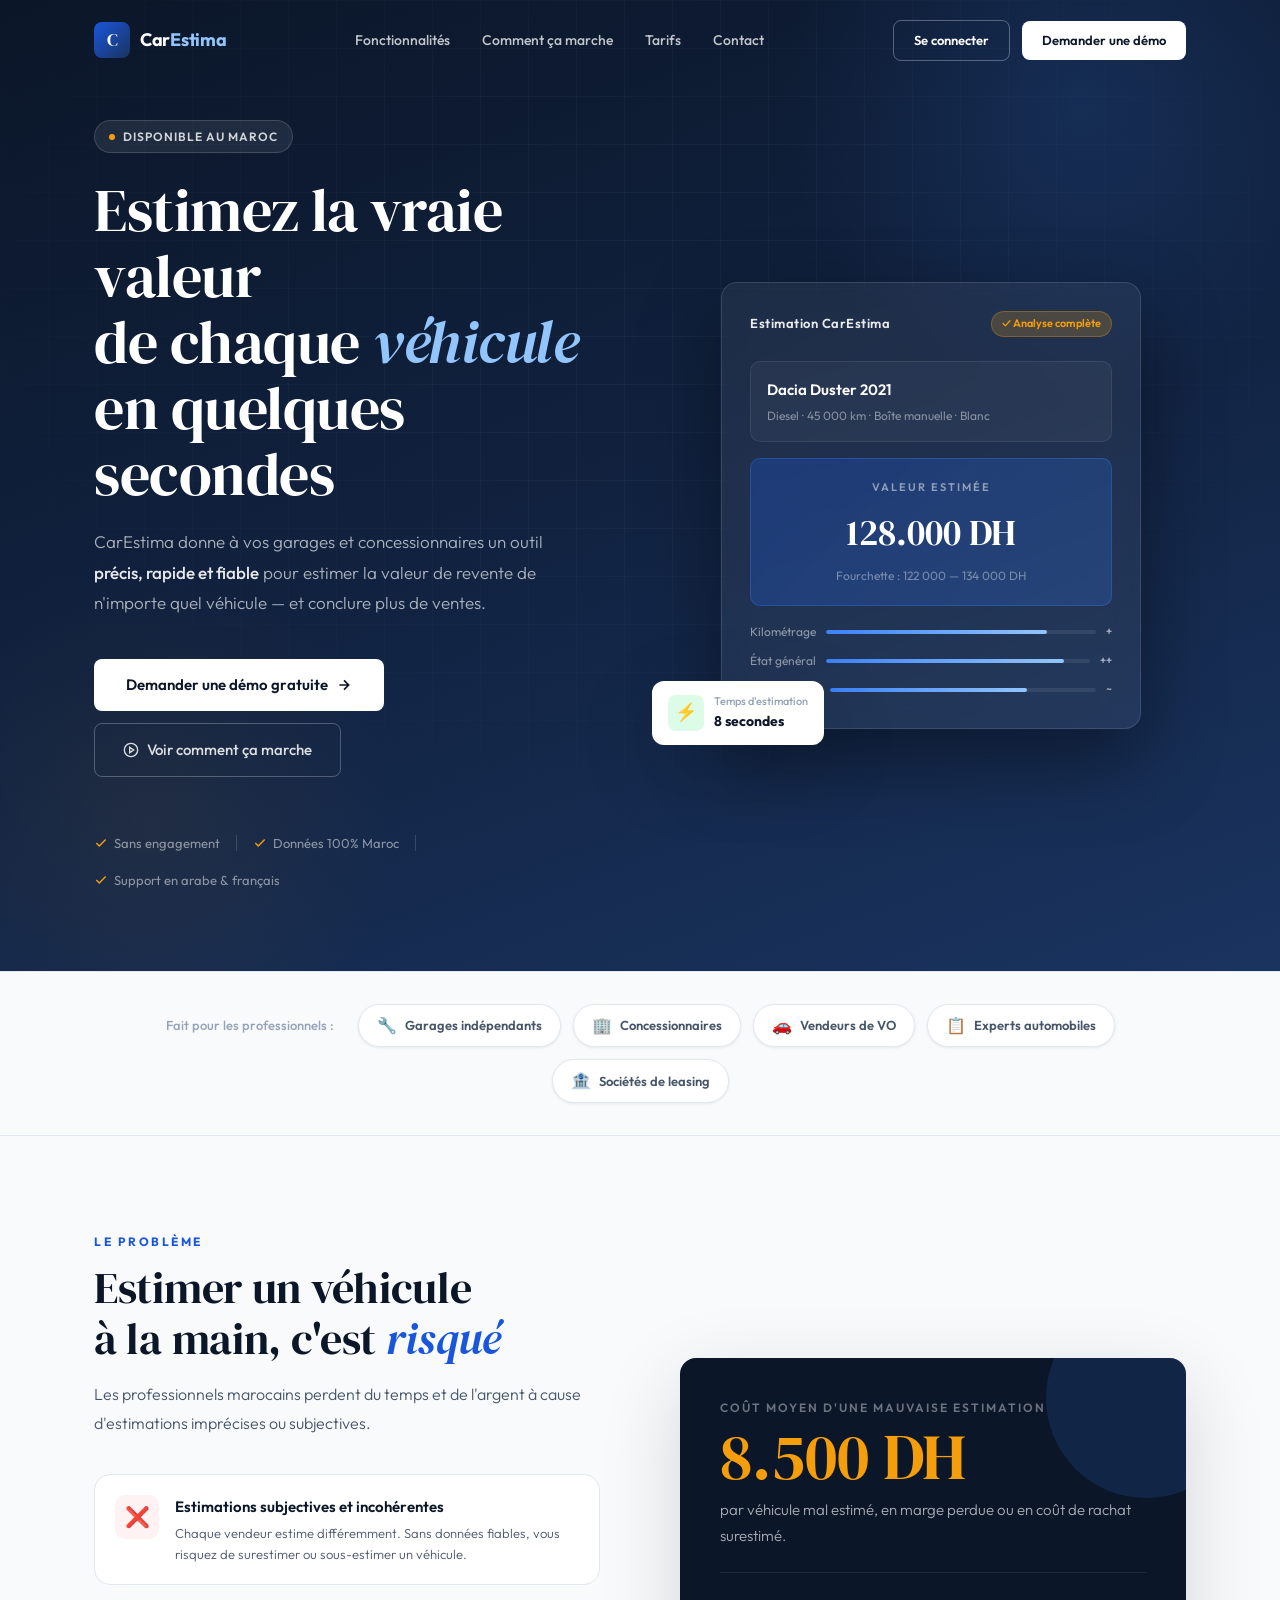
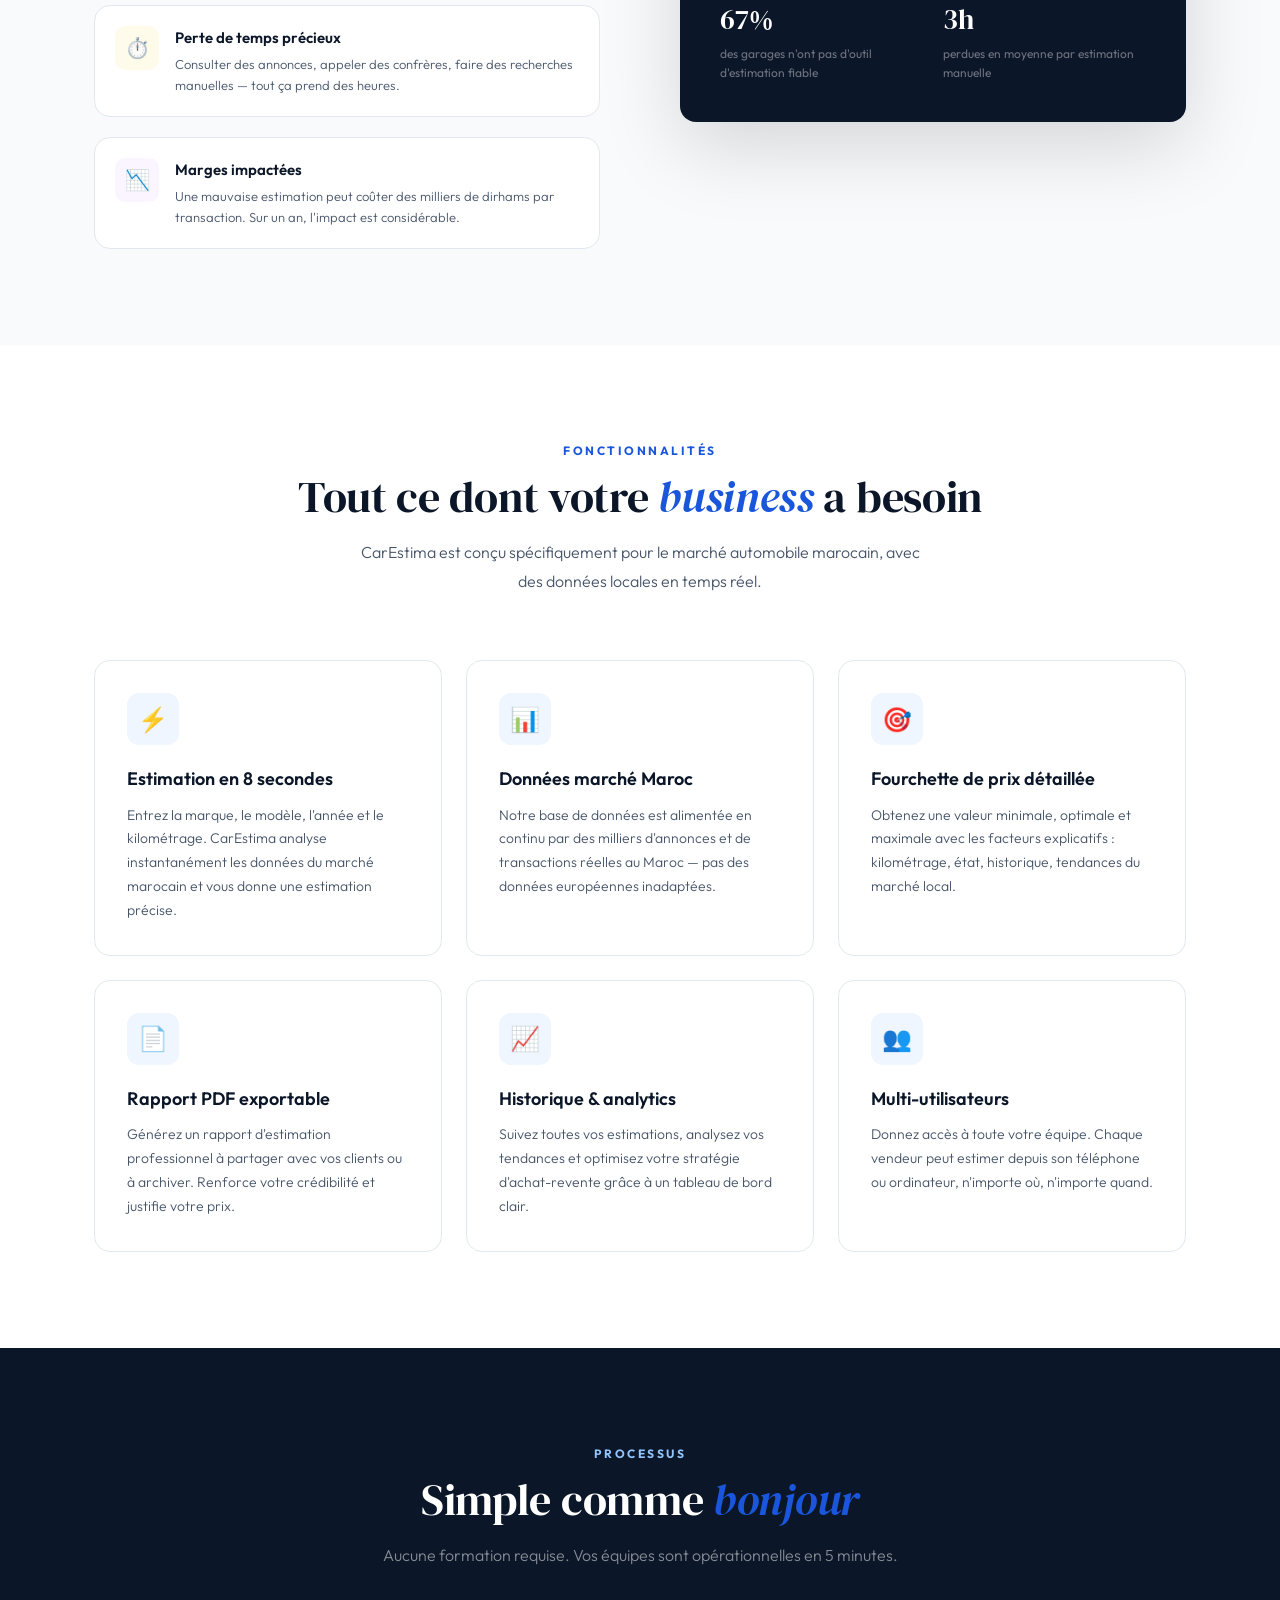
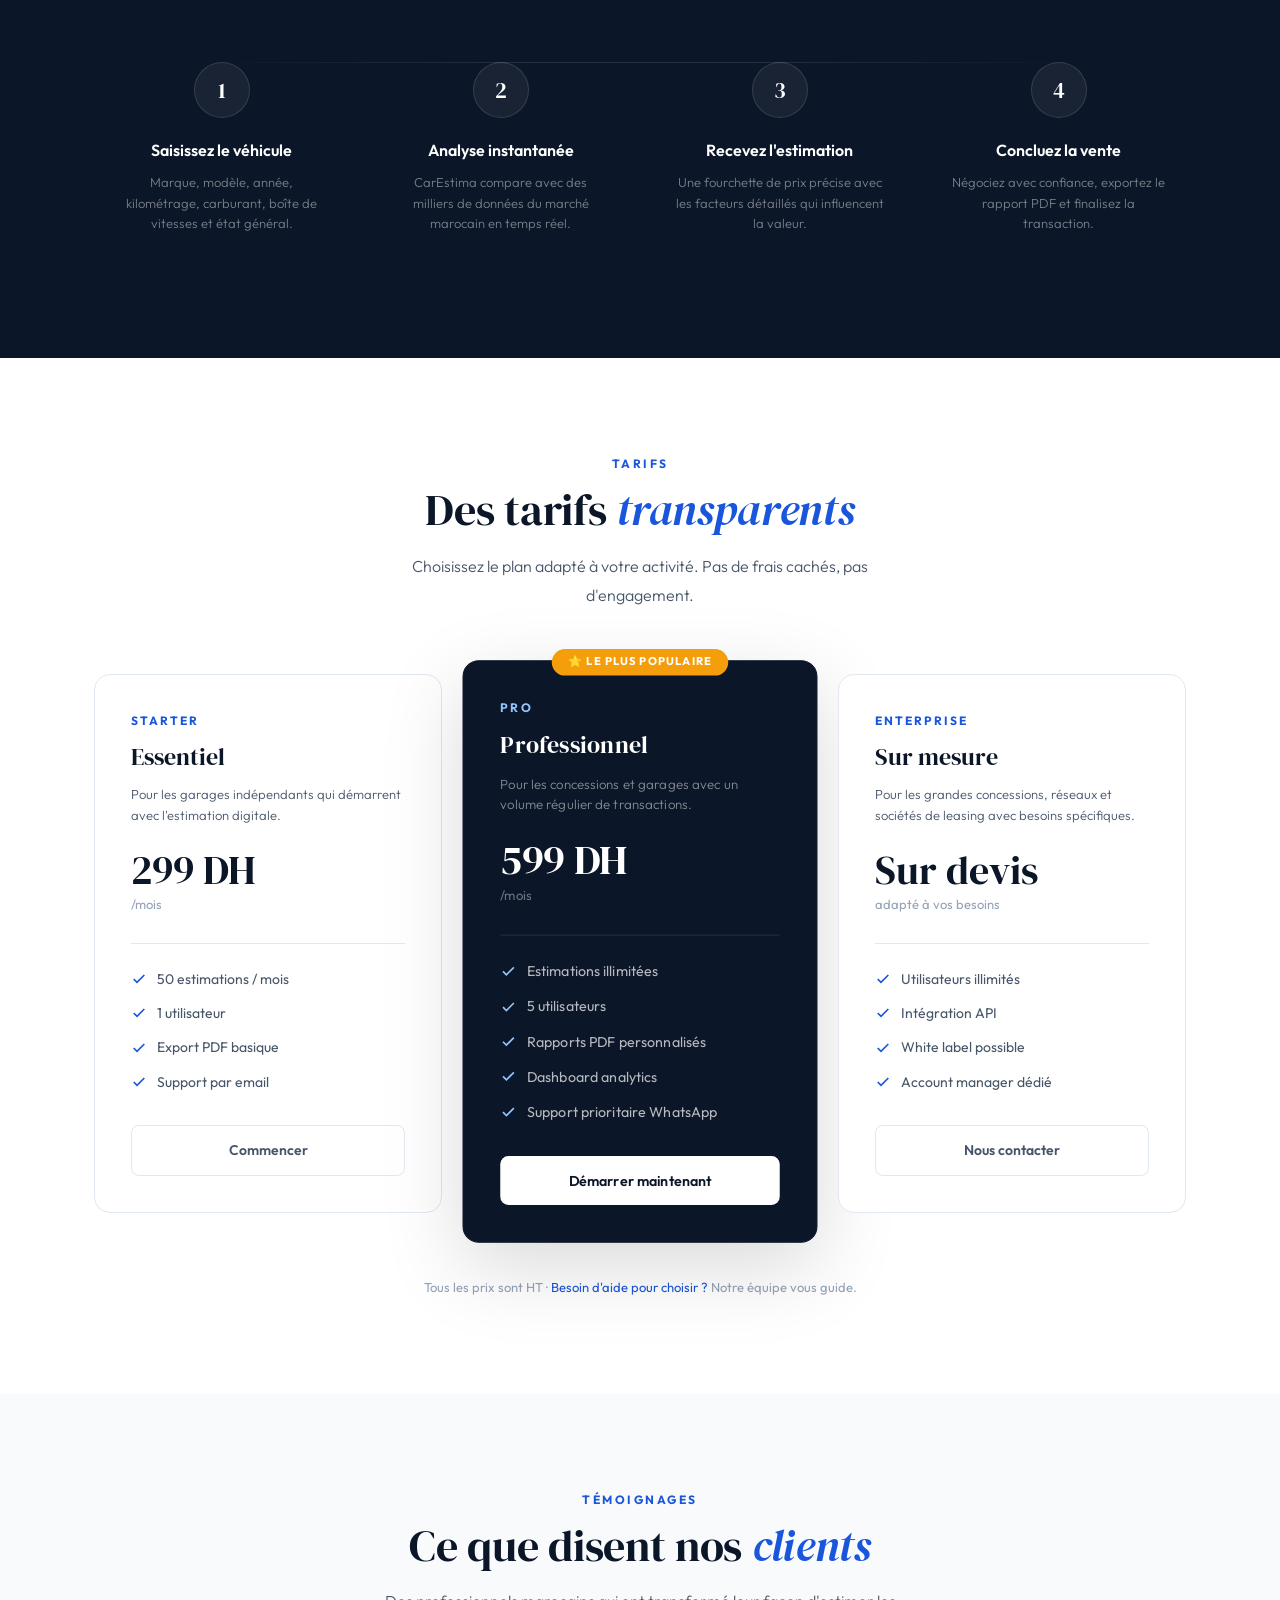
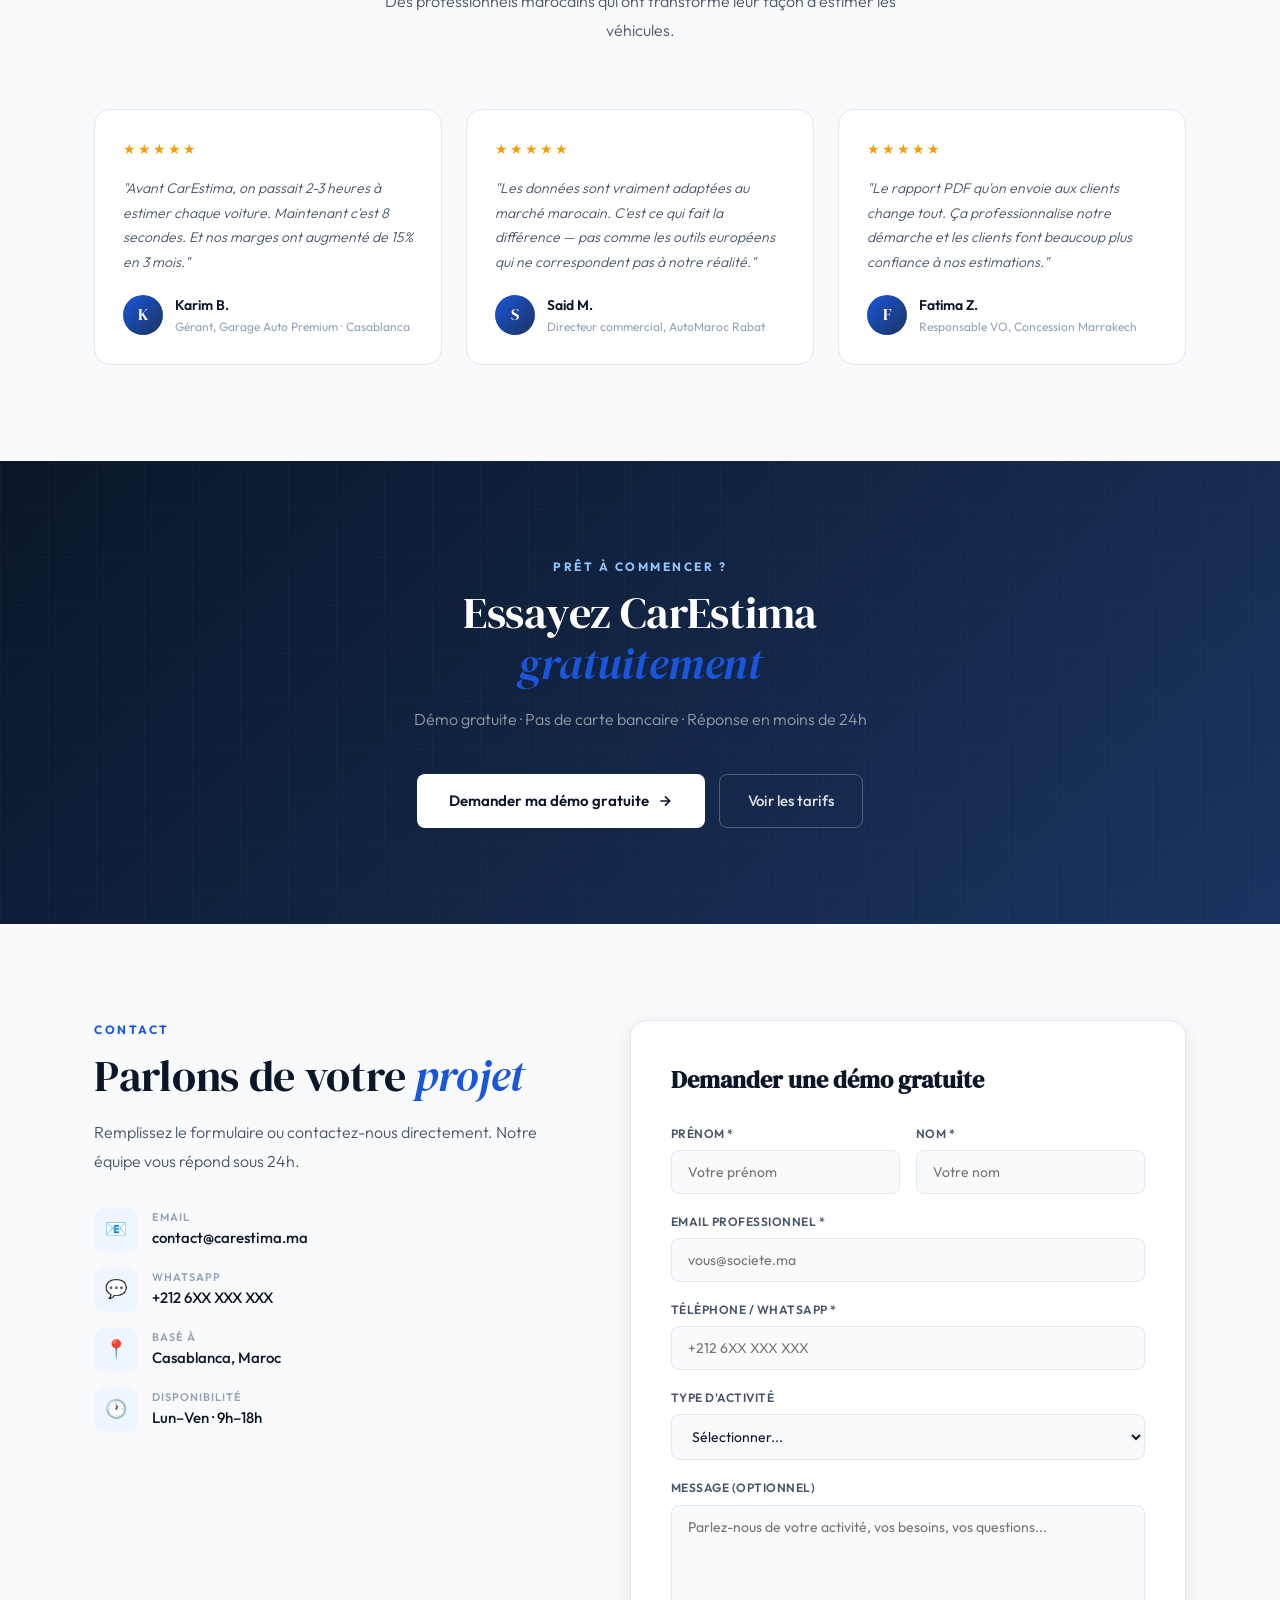
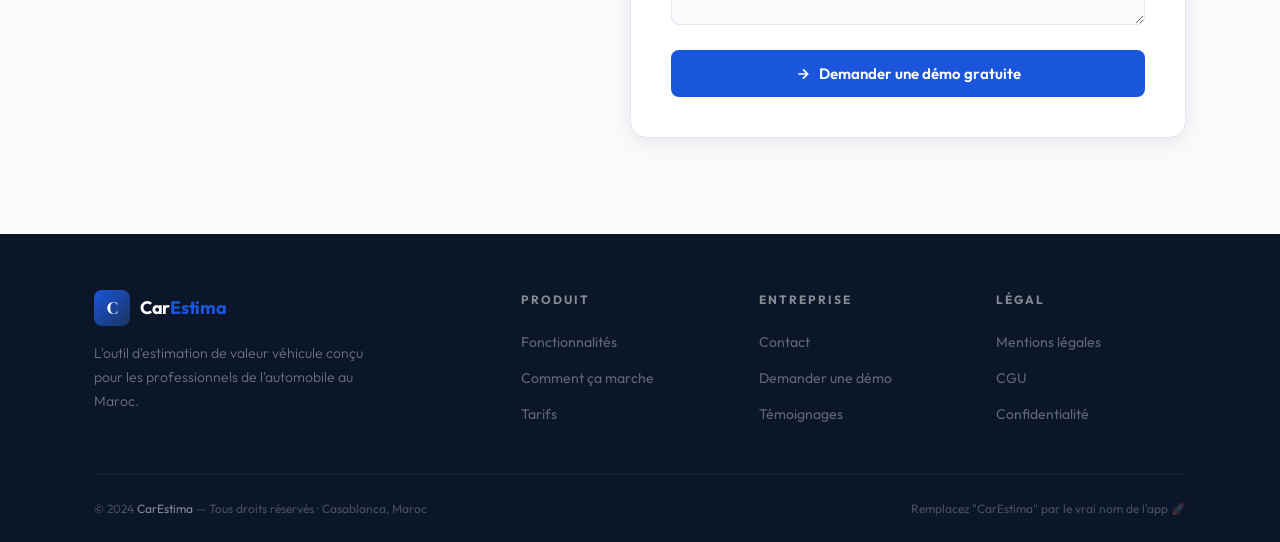
==== commit ae5e0803: "Add files via upload" ====
--- a/index.html
+++ b/index.html
@@ -1,326 +1,632 @@
 <!DOCTYPE html>
-<html lang="fr" dir="ltr">
+<html lang="fr">
 <head>
   <meta charset="UTF-8">
   <meta name="viewport" content="width=device-width, initial-scale=1.0">
-  <title>AutoMaroc — Voitures d'occasion à Casablanca, Maroc</title>
-  <meta name="description" content="AutoMaroc, votre spécialiste de la voiture d'occasion à Casablanca. Plus de 50 véhicules vérifiés, prix transparents, essai possible. Contactez-nous sur WhatsApp.">
-  <meta name="keywords" content="voiture occasion casablanca, سيارات مستعملة الدار البيضاء, used cars casablanca, auto maroc">
-  <meta property="og:title" content="AutoMaroc — Voitures d'occasion Casablanca">
-  <meta property="og:description" content="Plus de 50 voitures d'occasion à Casablanca. Qualité et transparence garanties.">
+  <title>CarEstima — L'estimation de voiture intelligente pour les professionnels</title>
+  <meta name="description" content="CarEstima aide les garages et concessionnaires du Maroc à estimer la valeur exacte de chaque véhicule en quelques secondes. Précis, rapide, fiable.">
+  <meta property="og:title" content="CarEstima — Estimation auto professionnelle">
+  <meta property="og:description" content="L'outil d'estimation de valeur véhicule pour les garages et concessionnaires au Maroc.">
   <meta property="og:type" content="website">
-  <meta property="og:url" content="https://automaroc.com">
-  <link rel="canonical" href="https://automaroc.com">
+  <link rel="icon" href="data:image/svg+xml,<svg xmlns='http://www.w3.org/2000/svg' viewBox='0 0 100 100'><text y='.9em' font-size='90'>🚗</text></svg>">
   <link rel="stylesheet" href="css/style.css">
-  <link rel="icon" href="data:image/svg+xml,<svg xmlns='http://www.w3.org/2000/svg' viewBox='0 0 100 100'><text y='.9em' font-size='90'>🚗</text></svg>">
 </head>
 <body>
 
-<!-- ====== NAVBAR ====== -->
+<div id="progress"></div>
+
+<!-- ══════════════════════════════════
+     NAVBAR
+══════════════════════════════════ -->
 <nav class="navbar">
-  <div class="navbar-inner">
-    <a href="index.html" class="logo">
-      AUTO<span class="red">MAROC</span><span class="dot">.</span>
-    </a>
-    <ul class="nav-links">
-      <li><a href="index.html" class="active" data-i18n="nav_home">Accueil</a></li>
-      <li><a href="voitures.html" data-i18n="nav_cars">Voitures</a></li>
-      <li><a href="contact.html" data-i18n="nav_contact">Contact</a></li>
-    </ul>
-    <div class="nav-cta">
-      <div class="lang-switcher">
-        <button class="lang-btn active" data-lang="fr" onclick="setLang('fr')">FR</button>
-        <button class="lang-btn" data-lang="ar" onclick="setLang('ar')">AR</button>
-        <button class="lang-btn" data-lang="en" onclick="setLang('en')">EN</button>
-      </div>
-      <a href="tel:+33646064391" class="nav-phone">
-        <svg width="16" height="16" fill="none" stroke="currentColor" stroke-width="2.5" viewBox="0 0 24 24"><path d="M22 16.92v3a2 2 0 0 1-2.18 2 19.79 19.79 0 0 1-8.63-3.07A19.5 19.5 0 0 1 4.69 13 19.79 19.79 0 0 1 1.62 4.4 2 2 0 0 1 3.59 2h3a2 2 0 0 1 2 1.72c.127.96.361 1.903.7 2.81a2 2 0 0 1-.45 2.11L7.91 9.91a16 16 0 0 0 6.16 6.16l.91-.91a2 2 0 0 1 2.11-.45c.907.339 1.85.573 2.81.7A2 2 0 0 1 22 16.92z"/></svg>
-        +33 6 46 06 43 91
+  <div class="container">
+    <div class="navbar-inner">
+      <a href="#" class="nav-logo">
+        <div class="nav-logo-mark">C</div>
+        <div class="nav-logo-text">Car<span>Estima</span></div>
       </a>
-    </div>
-    <button class="burger" id="burger" aria-label="Menu">
-      <span></span><span></span><span></span>
-    </button>
+      <div class="nav-links">
+        <a href="#features">Fonctionnalités</a>
+        <a href="#how">Comment ça marche</a>
+        <a href="#pricing">Tarifs</a>
+        <a href="#contact">Contact</a>
+      </div>
+      <div class="nav-cta">
+        <a href="#contact" class="btn-nav-outline">Se connecter</a>
+        <a href="#contact" class="btn-nav-primary">Demander une démo</a>
+      </div>
+      <button class="burger" id="burger" aria-label="Menu">
+        <span></span><span></span><span></span>
+      </button>
+    </div>
   </div>
 </nav>
 
-<!-- Mobile menu -->
+<!-- Mobile Menu -->
 <div class="mobile-menu" id="mobileMenu">
-  <a href="index.html" data-i18n="nav_home">Accueil</a>
-  <a href="voitures.html" data-i18n="nav_cars">Voitures</a>
-  <a href="contact.html" data-i18n="nav_contact">Contact</a>
-  <div class="lang-switcher" style="padding:8px 0">
-    <button class="lang-btn active" data-lang="fr" onclick="setLang('fr')">FR</button>
-    <button class="lang-btn" data-lang="ar" onclick="setLang('ar')">AR</button>
-    <button class="lang-btn" data-lang="en" onclick="setLang('en')">EN</button>
-  </div>
-  <a href="tel:+33646064391" class="btn btn-red" style="justify-content:center">📞 +33 6 46 06 43 91</a>
+  <a href="#features">Fonctionnalités</a>
+  <a href="#how">Comment ça marche</a>
+  <a href="#pricing">Tarifs</a>
+  <a href="#contact">Contact</a>
+  <a href="#contact" style="color:var(--blue);font-weight:600">→ Demander une démo</a>
 </div>
 
-<!-- ====== HERO ====== -->
-<section class="hero">
-  <div class="hero-grid">
-    <div class="hero-content">
-      <div class="hero-badge">
-        <span></span>
-        <span data-i18n="hero_badge">N°1 à Casablanca</span>
-      </div>
-      <h1 class="hero-title">
-        <span data-i18n="hero_title_1">Trouvez votre</span><br>
-        <span class="red" data-i18n="hero_title_2">voiture idéale</span><br>
-        <span class="stroke">au Maroc</span>
-      </h1>
-      <p class="hero-sub" data-i18n="hero_sub">
-        Plus de 50 voitures d'occasion sélectionnées, vérifiées et garanties à Casablanca, Maroc.
-      </p>
-      <div class="hero-btns">
-        <a href="voitures.html" class="btn btn-red">
-          <svg width="18" height="18" fill="none" stroke="currentColor" stroke-width="2.5" viewBox="0 0 24 24"><circle cx="11" cy="11" r="8"/><path d="m21 21-4.35-4.35"/></svg>
-          <span data-i18n="hero_btn1">Voir nos voitures</span>
+<!-- ══════════════════════════════════
+     HERO
+══════════════════════════════════ -->
+<section id="home" class="hero">
+  <div class="hero-grid-overlay"></div>
+  <div class="hero-glow"></div>
+  <div class="hero-glow-2"></div>
+  <div class="container">
+    <div class="hero-inner">
+
+      <!-- Left -->
+      <div>
+        <div class="hero-badge">
+          <div class="hero-badge-dot"></div>
+          Disponible au Maroc
+        </div>
+        <h1 class="hero-title">
+          Estimez la vraie valeur<br>
+          de chaque <em>véhicule</em><br>
+          en quelques secondes
+        </h1>
+        <p class="hero-sub">
+          CarEstima donne à vos garages et concessionnaires un outil <strong>précis, rapide et fiable</strong> pour estimer la valeur de revente de n'importe quel véhicule — et conclure plus de ventes.
+        </p>
+        <div class="hero-btns">
+          <a href="#contact" class="btn-hero-primary">
+            Demander une démo gratuite
+            <svg width="16" height="16" fill="none" stroke="currentColor" stroke-width="2.5" viewBox="0 0 24 24"><path d="M5 12h14M12 5l7 7-7 7"/></svg>
+          </a>
+          <a href="#how" class="btn-hero-secondary">
+            <svg width="16" height="16" fill="none" stroke="currentColor" stroke-width="2" viewBox="0 0 24 24"><circle cx="12" cy="12" r="10"/><polygon points="10 8 16 12 10 16 10 8"/></svg>
+            Voir comment ça marche
+          </a>
+        </div>
+        <div class="hero-trust">
+          <div class="trust-item">
+            <svg width="14" height="14" fill="none" stroke="currentColor" stroke-width="2.5" viewBox="0 0 24 24"><polyline points="20 6 9 17 4 12"/></svg>
+            Sans engagement
+          </div>
+          <div class="trust-divider"></div>
+          <div class="trust-item">
+            <svg width="14" height="14" fill="none" stroke="currentColor" stroke-width="2.5" viewBox="0 0 24 24"><polyline points="20 6 9 17 4 12"/></svg>
+            Données 100% Maroc
+          </div>
+          <div class="trust-divider"></div>
+          <div class="trust-item">
+            <svg width="14" height="14" fill="none" stroke="currentColor" stroke-width="2.5" viewBox="0 0 24 24"><polyline points="20 6 9 17 4 12"/></svg>
+            Support en arabe & français
+          </div>
+        </div>
+      </div>
+
+      <!-- Right: Mockup -->
+      <div class="hero-mockup">
+        <div class="mockup-card">
+          <div class="mockup-header">
+            <div class="mockup-title">Estimation CarEstima</div>
+            <div class="mockup-badge">✓ Analyse complète</div>
+          </div>
+          <div class="mockup-car">
+            <div class="mockup-car-name">Dacia Duster 2021</div>
+            <div class="mockup-car-details">Diesel · 45 000 km · Boîte manuelle · Blanc</div>
+          </div>
+          <div class="mockup-result">
+            <div class="mockup-result-label">Valeur estimée</div>
+            <div class="mockup-result-price" data-target="128000" data-suffix=" DH">0 DH</div>
+            <div class="mockup-result-range">Fourchette : 122 000 — 134 000 DH</div>
+          </div>
+          <div class="mockup-factors">
+            <div class="mockup-factor">
+              <span class="mockup-factor-label">Kilométrage</span>
+              <div class="mockup-factor-bar"><div class="mockup-factor-fill" data-width="82%" style="width:0"></div></div>
+              <span class="mockup-factor-val">+</span>
+            </div>
+            <div class="mockup-factor">
+              <span class="mockup-factor-label">État général</span>
+              <div class="mockup-factor-bar"><div class="mockup-factor-fill" data-width="90%" style="width:0"></div></div>
+              <span class="mockup-factor-val">++</span>
+            </div>
+            <div class="mockup-factor">
+              <span class="mockup-factor-label">Marché local</span>
+              <div class="mockup-factor-bar"><div class="mockup-factor-fill" data-width="74%" style="width:0"></div></div>
+              <span class="mockup-factor-val">~</span>
+            </div>
+          </div>
+        </div>
+        <div class="mockup-floating-badge">
+          <div class="fb-icon">⚡</div>
+          <div>
+            <div class="fb-label">Temps d'estimation</div>
+            <div class="fb-value">8 secondes</div>
+          </div>
+        </div>
+      </div>
+
+    </div>
+  </div>
+</section>
+
+<!-- ══════════════════════════════════
+     LOGOS BAND
+══════════════════════════════════ -->
+<div class="logos-band">
+  <div class="container">
+    <div class="logos-band-inner">
+      <span class="logos-label">Fait pour les professionnels :</span>
+      <div class="logo-pill"><span>🔧</span> Garages indépendants</div>
+      <div class="logo-pill"><span>🏢</span> Concessionnaires</div>
+      <div class="logo-pill"><span>🚗</span> Vendeurs de VO</div>
+      <div class="logo-pill"><span>📋</span> Experts automobiles</div>
+      <div class="logo-pill"><span>🏦</span> Sociétés de leasing</div>
+    </div>
+  </div>
+</div>
+
+<!-- ══════════════════════════════════
+     PROBLEM SECTION
+══════════════════════════════════ -->
+<section id="problem" class="problem-section">
+  <div class="container">
+    <div class="problem-grid">
+      <div>
+        <div class="section-tag">Le problème</div>
+        <h2 class="section-title">Estimer un véhicule<br>à la main, c'est <em>risqué</em></h2>
+        <p class="section-sub">Les professionnels marocains perdent du temps et de l'argent à cause d'estimations imprécises ou subjectives.</p>
+        <div class="problem-points">
+          <div class="problem-point">
+            <div class="pp-icon pp-icon-red">❌</div>
+            <div>
+              <div class="pp-title">Estimations subjectives et incohérentes</div>
+              <div class="pp-text">Chaque vendeur estime différemment. Sans données fiables, vous risquez de surestimer ou sous-estimer un véhicule.</div>
+            </div>
+          </div>
+          <div class="problem-point">
+            <div class="pp-icon pp-icon-amber">⏱️</div>
+            <div>
+              <div class="pp-title">Perte de temps précieux</div>
+              <div class="pp-text">Consulter des annonces, appeler des confrères, faire des recherches manuelles — tout ça prend des heures.</div>
+            </div>
+          </div>
+          <div class="problem-point">
+            <div class="pp-icon pp-icon-purple">📉</div>
+            <div>
+              <div class="pp-title">Marges impactées</div>
+              <div class="pp-text">Une mauvaise estimation peut coûter des milliers de dirhams par transaction. Sur un an, l'impact est considérable.</div>
+            </div>
+          </div>
+        </div>
+      </div>
+      <div class="problem-visual">
+        <div class="problem-stat-card">
+          <div class="psc-label">Coût moyen d'une mauvaise estimation</div>
+          <div class="psc-num" data-target="8500" data-suffix=" DH">0 DH</div>
+          <div class="psc-text">par véhicule mal estimé, en marge perdue ou en coût de rachat surestimé.</div>
+          <div class="psc-divider"></div>
+          <div class="psc-sub-stats">
+            <div>
+              <div class="psc-sub-num" data-target="67" data-suffix="%">0%</div>
+              <div class="psc-sub-label">des garages n'ont pas d'outil d'estimation fiable</div>
+            </div>
+            <div>
+              <div class="psc-sub-num" data-target="3" data-suffix="h">0h</div>
+              <div class="psc-sub-label">perdues en moyenne par estimation manuelle</div>
+            </div>
+          </div>
+        </div>
+      </div>
+    </div>
+  </div>
+</section>
+
+<!-- ══════════════════════════════════
+     FEATURES
+══════════════════════════════════ -->
+<section id="features">
+  <div class="container">
+    <div class="section-header">
+      <div class="section-tag">Fonctionnalités</div>
+      <h2 class="section-title">Tout ce dont votre <em>business</em> a besoin</h2>
+      <p class="section-sub">CarEstima est conçu spécifiquement pour le marché automobile marocain, avec des données locales en temps réel.</p>
+    </div>
+    <div class="features-grid">
+      <div class="feature-card">
+        <div class="feature-icon">⚡</div>
+        <div class="feature-title">Estimation en 8 secondes</div>
+        <div class="feature-text">Entrez la marque, le modèle, l'année et le kilométrage. CarEstima analyse instantanément les données du marché marocain et vous donne une estimation précise.</div>
+      </div>
+      <div class="feature-card">
+        <div class="feature-icon">📊</div>
+        <div class="feature-title">Données marché Maroc</div>
+        <div class="feature-text">Notre base de données est alimentée en continu par des milliers d'annonces et de transactions réelles au Maroc — pas des données européennes inadaptées.</div>
+      </div>
+      <div class="feature-card">
+        <div class="feature-icon">🎯</div>
+        <div class="feature-title">Fourchette de prix détaillée</div>
+        <div class="feature-text">Obtenez une valeur minimale, optimale et maximale avec les facteurs explicatifs : kilométrage, état, historique, tendances du marché local.</div>
+      </div>
+      <div class="feature-card">
+        <div class="feature-icon">📄</div>
+        <div class="feature-title">Rapport PDF exportable</div>
+        <div class="feature-text">Générez un rapport d'estimation professionnel à partager avec vos clients ou à archiver. Renforce votre crédibilité et justifie votre prix.</div>
+      </div>
+      <div class="feature-card">
+        <div class="feature-icon">📈</div>
+        <div class="feature-title">Historique & analytics</div>
+        <div class="feature-text">Suivez toutes vos estimations, analysez vos tendances et optimisez votre stratégie d'achat-revente grâce à un tableau de bord clair.</div>
+      </div>
+      <div class="feature-card">
+        <div class="feature-icon">👥</div>
+        <div class="feature-title">Multi-utilisateurs</div>
+        <div class="feature-text">Donnez accès à toute votre équipe. Chaque vendeur peut estimer depuis son téléphone ou ordinateur, n'importe où, n'importe quand.</div>
+      </div>
+    </div>
+  </div>
+</section>
+
+<!-- ══════════════════════════════════
+     HOW IT WORKS
+══════════════════════════════════ -->
+<section id="how" class="how-section">
+  <div class="container">
+    <div class="section-header">
+      <div class="section-tag">Processus</div>
+      <h2 class="section-title">Simple comme <em>bonjour</em></h2>
+      <p class="section-sub">Aucune formation requise. Vos équipes sont opérationnelles en 5 minutes.</p>
+    </div>
+    <div class="steps-grid">
+      <div class="step-card">
+        <div class="step-num">1</div>
+        <div class="step-title">Saisissez le véhicule</div>
+        <div class="step-text">Marque, modèle, année, kilométrage, carburant, boîte de vitesses et état général.</div>
+      </div>
+      <div class="step-card">
+        <div class="step-num">2</div>
+        <div class="step-title">Analyse instantanée</div>
+        <div class="step-text">CarEstima compare avec des milliers de données du marché marocain en temps réel.</div>
+      </div>
+      <div class="step-card">
+        <div class="step-num">3</div>
+        <div class="step-title">Recevez l'estimation</div>
+        <div class="step-text">Une fourchette de prix précise avec les facteurs détaillés qui influencent la valeur.</div>
+      </div>
+      <div class="step-card">
+        <div class="step-num">4</div>
+        <div class="step-title">Concluez la vente</div>
+        <div class="step-text">Négociez avec confiance, exportez le rapport PDF et finalisez la transaction.</div>
+      </div>
+    </div>
+  </div>
+</section>
+
+<!-- ══════════════════════════════════
+     PRICING
+══════════════════════════════════ -->
+<section id="pricing">
+  <div class="container">
+    <div class="section-header">
+      <div class="section-tag">Tarifs</div>
+      <h2 class="section-title">Des tarifs <em>transparents</em></h2>
+      <p class="section-sub">Choisissez le plan adapté à votre activité. Pas de frais cachés, pas d'engagement.</p>
+    </div>
+    <div class="pricing-grid">
+
+      <div class="pricing-card">
+        <div class="pricing-plan">Starter</div>
+        <div class="pricing-name">Essentiel</div>
+        <div class="pricing-desc">Pour les garages indépendants qui démarrent avec l'estimation digitale.</div>
+        <div class="pricing-price">
+          <div class="pricing-amount" data-monthly="299" data-annual="249">299 DH</div>
+          <div class="pricing-period">/mois</div>
+        </div>
+        <div class="pricing-divider"></div>
+        <div class="pricing-features">
+          <div class="pricing-feature">
+            <svg width="16" height="16" fill="none" stroke="currentColor" stroke-width="2.5" viewBox="0 0 24 24"><polyline points="20 6 9 17 4 12"/></svg>
+            50 estimations / mois
+          </div>
+          <div class="pricing-feature">
+            <svg width="16" height="16" fill="none" stroke="currentColor" stroke-width="2.5" viewBox="0 0 24 24"><polyline points="20 6 9 17 4 12"/></svg>
+            1 utilisateur
+          </div>
+          <div class="pricing-feature">
+            <svg width="16" height="16" fill="none" stroke="currentColor" stroke-width="2.5" viewBox="0 0 24 24"><polyline points="20 6 9 17 4 12"/></svg>
+            Export PDF basique
+          </div>
+          <div class="pricing-feature">
+            <svg width="16" height="16" fill="none" stroke="currentColor" stroke-width="2.5" viewBox="0 0 24 24"><polyline points="20 6 9 17 4 12"/></svg>
+            Support par email
+          </div>
+        </div>
+        <a href="#contact" class="btn-pricing-outline">Commencer</a>
+      </div>
+
+      <div class="pricing-card featured">
+        <div class="pricing-featured-badge">⭐ Le plus populaire</div>
+        <div class="pricing-plan">Pro</div>
+        <div class="pricing-name">Professionnel</div>
+        <div class="pricing-desc">Pour les concessions et garages avec un volume régulier de transactions.</div>
+        <div class="pricing-price">
+          <div class="pricing-amount" data-monthly="599" data-annual="499">599 DH</div>
+          <div class="pricing-period">/mois</div>
+        </div>
+        <div class="pricing-divider"></div>
+        <div class="pricing-features">
+          <div class="pricing-feature">
+            <svg width="16" height="16" fill="none" stroke="currentColor" stroke-width="2.5" viewBox="0 0 24 24"><polyline points="20 6 9 17 4 12"/></svg>
+            Estimations illimitées
+          </div>
+          <div class="pricing-feature">
+            <svg width="16" height="16" fill="none" stroke="currentColor" stroke-width="2.5" viewBox="0 0 24 24"><polyline points="20 6 9 17 4 12"/></svg>
+            5 utilisateurs
+          </div>
+          <div class="pricing-feature">
+            <svg width="16" height="16" fill="none" stroke="currentColor" stroke-width="2.5" viewBox="0 0 24 24"><polyline points="20 6 9 17 4 12"/></svg>
+            Rapports PDF personnalisés
+          </div>
+          <div class="pricing-feature">
+            <svg width="16" height="16" fill="none" stroke="currentColor" stroke-width="2.5" viewBox="0 0 24 24"><polyline points="20 6 9 17 4 12"/></svg>
+            Dashboard analytics
+          </div>
+          <div class="pricing-feature">
+            <svg width="16" height="16" fill="none" stroke="currentColor" stroke-width="2.5" viewBox="0 0 24 24"><polyline points="20 6 9 17 4 12"/></svg>
+            Support prioritaire WhatsApp
+          </div>
+        </div>
+        <a href="#contact" class="btn-pricing-white">Démarrer maintenant</a>
+      </div>
+
+      <div class="pricing-card">
+        <div class="pricing-plan">Enterprise</div>
+        <div class="pricing-name">Sur mesure</div>
+        <div class="pricing-desc">Pour les grandes concessions, réseaux et sociétés de leasing avec besoins spécifiques.</div>
+        <div class="pricing-price">
+          <div class="pricing-amount">Sur devis</div>
+          <div class="pricing-period">adapté à vos besoins</div>
+        </div>
+        <div class="pricing-divider"></div>
+        <div class="pricing-features">
+          <div class="pricing-feature">
+            <svg width="16" height="16" fill="none" stroke="currentColor" stroke-width="2.5" viewBox="0 0 24 24"><polyline points="20 6 9 17 4 12"/></svg>
+            Utilisateurs illimités
+          </div>
+          <div class="pricing-feature">
+            <svg width="16" height="16" fill="none" stroke="currentColor" stroke-width="2.5" viewBox="0 0 24 24"><polyline points="20 6 9 17 4 12"/></svg>
+            Intégration API
+          </div>
+          <div class="pricing-feature">
+            <svg width="16" height="16" fill="none" stroke="currentColor" stroke-width="2.5" viewBox="0 0 24 24"><polyline points="20 6 9 17 4 12"/></svg>
+            White label possible
+          </div>
+          <div class="pricing-feature">
+            <svg width="16" height="16" fill="none" stroke="currentColor" stroke-width="2.5" viewBox="0 0 24 24"><polyline points="20 6 9 17 4 12"/></svg>
+            Account manager dédié
+          </div>
+        </div>
+        <a href="#contact" class="btn-pricing-outline">Nous contacter</a>
+      </div>
+
+    </div>
+    <p class="pricing-note">Tous les prix sont HT · <a href="#contact">Besoin d'aide pour choisir ?</a> Notre équipe vous guide.</p>
+  </div>
+</section>
+
+<!-- ══════════════════════════════════
+     TESTIMONIALS
+══════════════════════════════════ -->
+<section id="testimonials" class="testimonials-section">
+  <div class="container">
+    <div class="section-header">
+      <div class="section-tag">Témoignages</div>
+      <h2 class="section-title">Ce que disent nos <em>clients</em></h2>
+      <p class="section-sub">Des professionnels marocains qui ont transformé leur façon d'estimer les véhicules.</p>
+    </div>
+    <div class="testimonials-grid">
+      <div class="testimonial-card">
+        <div class="testimonial-stars">
+          <span class="star">★</span><span class="star">★</span><span class="star">★</span><span class="star">★</span><span class="star">★</span>
+        </div>
+        <p class="testimonial-text">"Avant CarEstima, on passait 2-3 heures à estimer chaque voiture. Maintenant c'est 8 secondes. Et nos marges ont augmenté de 15% en 3 mois."</p>
+        <div class="testimonial-author">
+          <div class="author-avatar">K</div>
+          <div>
+            <div class="author-name">Karim B.</div>
+            <div class="author-role">Gérant, Garage Auto Premium · Casablanca</div>
+          </div>
+        </div>
+      </div>
+      <div class="testimonial-card">
+        <div class="testimonial-stars">
+          <span class="star">★</span><span class="star">★</span><span class="star">★</span><span class="star">★</span><span class="star">★</span>
+        </div>
+        <p class="testimonial-text">"Les données sont vraiment adaptées au marché marocain. C'est ce qui fait la différence — pas comme les outils européens qui ne correspondent pas à notre réalité."</p>
+        <div class="testimonial-author">
+          <div class="author-avatar">S</div>
+          <div>
+            <div class="author-name">Said M.</div>
+            <div class="author-role">Directeur commercial, AutoMaroc Rabat</div>
+          </div>
+        </div>
+      </div>
+      <div class="testimonial-card">
+        <div class="testimonial-stars">
+          <span class="star">★</span><span class="star">★</span><span class="star">★</span><span class="star">★</span><span class="star">★</span>
+        </div>
+        <p class="testimonial-text">"Le rapport PDF qu'on envoie aux clients change tout. Ça professionnalise notre démarche et les clients font beaucoup plus confiance à nos estimations."</p>
+        <div class="testimonial-author">
+          <div class="author-avatar">F</div>
+          <div>
+            <div class="author-name">Fatima Z.</div>
+            <div class="author-role">Responsable VO, Concession Marrakech</div>
+          </div>
+        </div>
+      </div>
+    </div>
+  </div>
+</section>
+
+<!-- ══════════════════════════════════
+     CTA SECTION
+══════════════════════════════════ -->
+<section class="cta-section">
+  <div class="container">
+    <div class="cta-inner">
+      <div class="section-tag" style="color:#93c5fd;margin-bottom:12px">Prêt à commencer ?</div>
+      <h2 class="section-title">Essayez CarEstima<br><em>gratuitement</em></h2>
+      <p class="section-sub">Démo gratuite · Pas de carte bancaire · Réponse en moins de 24h</p>
+      <div class="cta-btns">
+        <a href="#contact" class="btn-hero-primary">
+          Demander ma démo gratuite
+          <svg width="16" height="16" fill="none" stroke="currentColor" stroke-width="2.5" viewBox="0 0 24 24"><path d="M5 12h14M12 5l7 7-7 7"/></svg>
         </a>
-        <a href="https://wa.me/33646064391" target="_blank" class="btn btn-outline">
-          <svg viewBox="0 0 24 24" width="18" height="18" fill="white"><path d="M17.472 14.382c-.297-.149-1.758-.867-2.03-.967-.273-.099-.471-.148-.67.15-.197.297-.767.966-.94 1.164-.173.199-.347.223-.644.075-.297-.15-1.255-.463-2.39-1.475-.883-.788-1.48-1.761-1.653-2.059-.173-.297-.018-.458.13-.606.134-.133.298-.347.446-.52.149-.174.198-.298.298-.497.099-.198.05-.371-.025-.52-.075-.149-.669-1.612-.916-2.207-.242-.579-.487-.5-.669-.51-.173-.008-.371-.01-.57-.01-.198 0-.52.074-.792.372-.272.297-1.04 1.016-1.04 2.479 0 1.462 1.065 2.875 1.213 3.074.149.198 2.096 3.2 5.077 4.487.709.306 1.262.489 1.694.625.712.227 1.36.195 1.871.118.571-.085 1.758-.719 2.006-1.413.248-.694.248-1.289.173-1.413-.074-.124-.272-.198-.57-.347m-5.421 7.403h-.004a9.87 9.87 0 0 1-5.031-1.378l-.361-.214-3.741.982.998-3.648-.235-.374a9.86 9.86 0 0 1-1.51-5.26c.001-5.45 4.436-9.884 9.888-9.884 2.64 0 5.122 1.03 6.988 2.898a9.825 9.825 0 0 1 2.893 6.994c-.003 5.45-4.437 9.884-9.885 9.884m8.413-18.297A11.815 11.815 0 0 0 12.05 0C5.495 0 .16 5.335.157 11.892c0 2.096.547 4.142 1.588 5.945L.057 24l6.305-1.654a11.882 11.882 0 0 0 5.683 1.448h.005c6.554 0 11.89-5.335 11.893-11.893a11.821 11.821 0 0 0-3.48-8.413z"/></svg>
-          <span data-i18n="hero_btn2">Nous contacter</span>
-        </a>
-      </div>
-      <div class="hero-stats">
-        <div class="stat-item">
-          <div class="stat-num">50+</div>
-          <div class="stat-label" data-i18n="stat1">Voitures</div>
-        </div>
-        <div class="stat-item">
-          <div class="stat-num">500+</div>
-          <div class="stat-label" data-i18n="stat2">Clients satisfaits</div>
-        </div>
-        <div class="stat-item">
-          <div class="stat-num">8</div>
-          <div class="stat-label" data-i18n="stat3">Années d'exp.</div>
-        </div>
-      </div>
-    </div>
-    <div class="hero-image-wrap">
-      <img src="https://images.unsplash.com/photo-1568605117036-5fe5e7bab0b7?w=900&q=85" alt="Voiture occasion Casablanca" class="hero-img">
-      <div class="hero-img-badge">
-        <span class="big">DH</span>
-        <span class="small">Prix négociables</span>
-      </div>
-    </div>
-  </div>
-</section>
-
-<!-- ====== SEARCH BOX ====== -->
-<section class="search-section">
-  <div class="container">
-    <div class="search-box">
-      <div class="search-field">
-        <label data-i18n="search_brand">Marque</label>
-        <select id="filterBrand">
-          <option value="">Toutes les marques</option>
-          <option>Dacia</option><option>Renault</option><option>Peugeot</option>
-          <option>Volkswagen</option><option>Toyota</option><option>Hyundai</option>
-          <option>Citroën</option><option>Ford</option><option>Seat</option>
-        </select>
-      </div>
-      <div class="search-field">
-        <label data-i18n="search_budget">Budget max (DH)</label>
-        <select id="filterBudget">
-          <option value="">Tout budget</option>
-          <option value="70000">70 000 DH</option>
-          <option value="100000">100 000 DH</option>
-          <option value="130000">130 000 DH</option>
-          <option value="200000">200 000 DH</option>
-        </select>
-      </div>
-      <div class="search-field">
-        <label data-i18n="search_fuel">Carburant</label>
-        <select id="filterFuel">
-          <option value="">Tous</option>
-          <option>Diesel</option>
-          <option>Essence</option>
-          <option>Hybride</option>
-          <option>Électrique</option>
-        </select>
-      </div>
-      <div class="search-field">
-        <label>Boîte</label>
-        <select id="filterBoite">
-          <option value="">Toutes</option>
-          <option>Manuelle</option>
-          <option>Automatique</option>
-        </select>
-      </div>
-      <button class="btn btn-red" onclick="searchRedirect()" style="height:48px;white-space:nowrap">
-        <svg width="18" height="18" fill="none" stroke="currentColor" stroke-width="2.5" viewBox="0 0 24 24"><circle cx="11" cy="11" r="8"/><path d="m21 21-4.35-4.35"/></svg>
-        <span data-i18n="search_btn">Rechercher</span>
-      </button>
-    </div>
-  </div>
-</section>
-
-<!-- ====== LATEST CARS ====== -->
-<section style="padding-top:80px">
-  <div class="container">
-    <div class="section-header">
-      <div class="section-tag" data-i18n="latest_tag">Annonces récentes</div>
-      <h2 class="section-title" data-i18n="latest_title">Nos dernières voitures</h2>
-    </div>
-    <div class="cars-grid" id="latestCars">
-      <!-- Skeleton loading -->
-      <div class="skeleton skel-card"></div>
-      <div class="skeleton skel-card"></div>
-      <div class="skeleton skel-card"></div>
-    </div>
-    <div style="text-align:center;margin-top:40px">
-      <a href="voitures.html" class="btn btn-dark">
-        <span data-i18n="see_more">Voir toutes les voitures</span>
-        <svg width="18" height="18" fill="none" stroke="currentColor" stroke-width="2.5" viewBox="0 0 24 24"><path d="M5 12h14M12 5l7 7-7 7"/></svg>
-      </a>
-    </div>
-  </div>
-</section>
-
-<!-- ====== WHY US ====== -->
-<section class="why-section">
-  <div class="container">
-    <div class="section-header">
-      <div class="section-tag" data-i18n="why_tag">Pourquoi nous</div>
-      <h2 class="section-title" data-i18n="why_title">La différence AutoMaroc</h2>
-    </div>
-    <div class="why-grid">
-      <div class="why-card">
-        <div class="why-icon">✅</div>
-        <div class="why-title">Voitures vérifiées</div>
-        <div class="why-text">Chaque véhicule passe un contrôle technique complet avant la mise en vente.</div>
-      </div>
-      <div class="why-card">
-        <div class="why-icon">💰</div>
-        <div class="why-title">Prix transparents</div>
-        <div class="why-text">Pas de frais cachés. Le prix affiché est le prix réel. Négociation possible.</div>
-      </div>
-      <div class="why-card">
-        <div class="why-icon">🚗</div>
-        <div class="why-title">Essai possible</div>
-        <div class="why-text">Vous pouvez essayer la voiture avant d'acheter. Prise de rendez-vous rapide.</div>
-      </div>
-      <div class="why-card">
-        <div class="why-icon">⚡</div>
-        <div class="why-title">Réponse rapide</div>
-        <div class="why-text">Notre équipe répond en moins d'une heure sur WhatsApp, 7j/7.</div>
-      </div>
-      <div class="why-card">
-        <div class="why-icon">📋</div>
-        <div class="why-title">Paperasse facilitée</div>
-        <div class="why-text">Nous vous accompagnons dans toutes les démarches administratives.</div>
-      </div>
-      <div class="why-card">
-        <div class="why-icon">🤝</div>
-        <div class="why-title">8 ans d'expérience</div>
-        <div class="why-text">Plus de 500 clients satisfaits depuis 2015 à Casablanca.</div>
-      </div>
-    </div>
-  </div>
-</section>
-
-<!-- ====== CTA BANNER ====== -->
-<section class="cta-banner">
-  <div class="container">
-    <h2 data-i18n="cta_title">Vous avez une question ?</h2>
-    <p data-i18n="cta_sub">Notre équipe répond en moins d'une heure sur WhatsApp.</p>
-    <div class="cta-btns">
-      <a href="https://wa.me/33646064391?text=Bonjour, j'ai une question sur vos voitures." target="_blank" class="btn btn-whatsapp">
-        <svg viewBox="0 0 24 24" width="20" height="20" fill="white"><path d="M17.472 14.382c-.297-.149-1.758-.867-2.03-.967-.273-.099-.471-.148-.67.15-.197.297-.767.966-.94 1.164-.173.199-.347.223-.644.075-.297-.15-1.255-.463-2.39-1.475-.883-.788-1.48-1.761-1.653-2.059-.173-.297-.018-.458.13-.606.134-.133.298-.347.446-.52.149-.174.198-.298.298-.497.099-.198.05-.371-.025-.52-.075-.149-.669-1.612-.916-2.207-.242-.579-.487-.5-.669-.51-.173-.008-.371-.01-.57-.01-.198 0-.52.074-.792.372-.272.297-1.04 1.016-1.04 2.479 0 1.462 1.065 2.875 1.213 3.074.149.198 2.096 3.2 5.077 4.487.709.306 1.262.489 1.694.625.712.227 1.36.195 1.871.118.571-.085 1.758-.719 2.006-1.413.248-.694.248-1.289.173-1.413-.074-.124-.272-.198-.57-.347m-5.421 7.403h-.004a9.87 9.87 0 0 1-5.031-1.378l-.361-.214-3.741.982.998-3.648-.235-.374a9.86 9.86 0 0 1-1.51-5.26c.001-5.45 4.436-9.884 9.888-9.884 2.64 0 5.122 1.03 6.988 2.898a9.825 9.825 0 0 1 2.893 6.994c-.003 5.45-4.437 9.884-9.885 9.884m8.413-18.297A11.815 11.815 0 0 0 12.05 0C5.495 0 .16 5.335.157 11.892c0 2.096.547 4.142 1.588 5.945L.057 24l6.305-1.654a11.882 11.882 0 0 0 5.683 1.448h.005c6.554 0 11.89-5.335 11.893-11.893a11.821 11.821 0 0 0-3.48-8.413z"/></svg>
-        <span data-i18n="cta_btn1">Contacter sur WhatsApp</span>
-      </a>
-      <a href="tel:+33646064391" class="btn btn-outline">
-        <svg width="20" height="20" fill="none" stroke="currentColor" stroke-width="2.5" viewBox="0 0 24 24"><path d="M22 16.92v3a2 2 0 0 1-2.18 2 19.79 19.79 0 0 1-8.63-3.07A19.5 19.5 0 0 1 4.69 13 19.79 19.79 0 0 1 1.62 4.4 2 2 0 0 1 3.59 2h3a2 2 0 0 1 2 1.72c.127.96.361 1.903.7 2.81a2 2 0 0 1-.45 2.11L7.91 9.91a16 16 0 0 0 6.16 6.16l.91-.91a2 2 0 0 1 2.11-.45c.907.339 1.85.573 2.81.7A2 2 0 0 1 22 16.92z"/></svg>
-        <span data-i18n="cta_btn2">Appeler maintenant</span>
-      </a>
-    </div>
-  </div>
-</section>
-
-<!-- ====== FOOTER ====== -->
+        <a href="#pricing" class="btn-hero-secondary">Voir les tarifs</a>
+      </div>
+    </div>
+  </div>
+</section>
+
+<!-- ══════════════════════════════════
+     CONTACT
+══════════════════════════════════ -->
+<section id="contact" class="contact-section">
+  <div class="container">
+    <div class="contact-grid">
+
+      <div class="contact-info">
+        <div class="section-tag">Contact</div>
+        <h2 class="section-title">Parlons de votre <em>projet</em></h2>
+        <p class="section-sub">Remplissez le formulaire ou contactez-nous directement. Notre équipe vous répond sous 24h.</p>
+        <div class="contact-items">
+          <div class="contact-item">
+            <div class="ci-icon">📧</div>
+            <div>
+              <div class="ci-label">Email</div>
+              <div class="ci-value">contact@carestima.ma</div>
+            </div>
+          </div>
+          <div class="contact-item">
+            <div class="ci-icon">💬</div>
+            <div>
+              <div class="ci-label">WhatsApp</div>
+              <div class="ci-value">+212 6XX XXX XXX</div>
+            </div>
+          </div>
+          <div class="contact-item">
+            <div class="ci-icon">📍</div>
+            <div>
+              <div class="ci-label">Basé à</div>
+              <div class="ci-value">Casablanca, Maroc</div>
+            </div>
+          </div>
+          <div class="contact-item">
+            <div class="ci-icon">🕐</div>
+            <div>
+              <div class="ci-label">Disponibilité</div>
+              <div class="ci-value">Lun–Ven · 9h–18h</div>
+            </div>
+          </div>
+        </div>
+      </div>
+
+      <div class="contact-form">
+        <h3>Demander une démo gratuite</h3>
+        <form id="contactForm">
+          <div class="form-row">
+            <div class="form-group">
+              <label>Prénom *</label>
+              <input type="text" name="prenom" placeholder="Votre prénom" required>
+            </div>
+            <div class="form-group">
+              <label>Nom *</label>
+              <input type="text" name="nom" placeholder="Votre nom" required>
+            </div>
+          </div>
+          <div class="form-group">
+            <label>Email professionnel *</label>
+            <input type="email" name="email" placeholder="vous@societe.ma" required>
+          </div>
+          <div class="form-group">
+            <label>Téléphone / WhatsApp *</label>
+            <input type="tel" name="tel" placeholder="+212 6XX XXX XXX" required>
+          </div>
+          <div class="form-group">
+            <label>Type d'activité</label>
+            <select name="activite">
+              <option value="">Sélectionner...</option>
+              <option>Garage indépendant</option>
+              <option>Concessionnaire automobile</option>
+              <option>Vendeur de véhicules d'occasion</option>
+              <option>Expert automobile</option>
+              <option>Société de leasing</option>
+              <option>Autre</option>
+            </select>
+          </div>
+          <div class="form-group">
+            <label>Message (optionnel)</label>
+            <textarea name="message" placeholder="Parlez-nous de votre activité, vos besoins, vos questions..."></textarea>
+          </div>
+          <button type="submit" class="btn-submit">
+            <svg width="16" height="16" fill="none" stroke="currentColor" stroke-width="2.5" viewBox="0 0 24 24"><path d="M5 12h14M12 5l7 7-7 7"/></svg>
+            Demander une démo gratuite
+          </button>
+          <div class="form-success" id="formSuccess">
+            ✅ Votre demande a été envoyée ! Nous vous contactons sous 24h.
+          </div>
+        </form>
+      </div>
+
+    </div>
+  </div>
+</section>
+
+<!-- ══════════════════════════════════
+     FOOTER
+══════════════════════════════════ -->
 <footer>
   <div class="container">
     <div class="footer-grid">
       <div class="footer-brand">
-        <a href="index.html" class="logo">AUTO<span class="red">MAROC</span><span class="dot">.</span></a>
-        <p data-i18n="footer_desc">Votre spécialiste de la voiture d'occasion à Casablanca. Qualité, transparence et confiance depuis 2015.</p>
+        <a href="#" class="nav-logo" style="display:inline-flex">
+          <div class="nav-logo-mark">C</div>
+          <div class="nav-logo-text" style="color:white">Car<span>Estima</span></div>
+        </a>
+        <p>L'outil d'estimation de valeur véhicule conçu pour les professionnels de l'automobile au Maroc.</p>
       </div>
       <div class="footer-col">
-        <h4 data-i18n="footer_links">Liens rapides</h4>
+        <h4>Produit</h4>
         <ul>
-          <li><a href="index.html" data-i18n="nav_home">Accueil</a></li>
-          <li><a href="voitures.html" data-i18n="nav_cars">Voitures</a></li>
-          <li><a href="contact.html" data-i18n="nav_contact">Contact</a></li>
+          <li><a href="#features">Fonctionnalités</a></li>
+          <li><a href="#how">Comment ça marche</a></li>
+          <li><a href="#pricing">Tarifs</a></li>
         </ul>
       </div>
       <div class="footer-col">
-        <h4>Catégories</h4>
+        <h4>Entreprise</h4>
         <ul>
-          <li><a href="voitures.html?fuel=Diesel">Diesel</a></li>
-          <li><a href="voitures.html?fuel=Essence">Essence</a></li>
-          <li><a href="voitures.html?boite=Automatique">Automatique</a></li>
-          <li><a href="voitures.html?budget=100000">Moins de 100 000 DH</a></li>
+          <li><a href="#contact">Contact</a></li>
+          <li><a href="#contact">Demander une démo</a></li>
+          <li><a href="#testimonials">Témoignages</a></li>
         </ul>
       </div>
       <div class="footer-col">
-        <h4 data-i18n="footer_contact">Contact</h4>
-        <div class="footer-contact-item">
-          <svg width="16" height="16" fill="none" stroke="currentColor" stroke-width="2" viewBox="0 0 24 24"><path d="M22 16.92v3a2 2 0 0 1-2.18 2 19.79 19.79 0 0 1-8.63-3.07A19.5 19.5 0 0 1 4.69 13 19.79 19.79 0 0 1 1.62 4.4 2 2 0 0 1 3.59 2h3a2 2 0 0 1 2 1.72c.127.96.361 1.903.7 2.81a2 2 0 0 1-.45 2.11L7.91 9.91a16 16 0 0 0 6.16 6.16l.91-.91a2 2 0 0 1 2.11-.45c.907.339 1.85.573 2.81.7A2 2 0 0 1 22 16.92z"/></svg>
-          +33 6 46 06 43 91
-        </div>
-        <div class="footer-contact-item">
-          <svg width="16" height="16" fill="none" stroke="currentColor" stroke-width="2" viewBox="0 0 24 24"><path d="M21 10c0 7-9 13-9 13s-9-6-9-13a9 9 0 0 1 18 0z"/><circle cx="12" cy="10" r="3"/></svg>
-          Casablanca, Maroc
-        </div>
-        <div class="footer-contact-item">
-          <svg width="16" height="16" fill="none" stroke="currentColor" stroke-width="2" viewBox="0 0 24 24"><rect x="3" y="4" width="18" height="18" rx="2" ry="2"/><line x1="16" y1="2" x2="16" y2="6"/><line x1="8" y1="2" x2="8" y2="6"/><line x1="3" y1="10" x2="21" y2="10"/></svg>
-          Lun–Sam : 9h–19h
-        </div>
+        <h4>Légal</h4>
+        <ul>
+          <li><a href="#">Mentions légales</a></li>
+          <li><a href="#">CGU</a></li>
+          <li><a href="#">Confidentialité</a></li>
+        </ul>
       </div>
     </div>
     <div class="footer-bottom">
-      © 2024 <span>AutoMaroc</span> — Tous droits réservés · Casablanca, Maroc
+      <p>© 2024 <span>CarEstima</span> — Tous droits réservés · Casablanca, Maroc</p>
+      <p>Remplacez "CarEstima" par le vrai nom de l'app 🚀</p>
     </div>
   </div>
 </footer>
 
-<!-- ====== WHATSAPP FLOAT ====== -->
-<div class="whatsapp-float">
-  <div class="wa-tooltip">Discutons sur WhatsApp 💬</div>
-  <a href="https://wa.me/33646064391?text=Bonjour, je cherche une voiture." target="_blank" class="wa-btn" aria-label="WhatsApp">
-    <svg viewBox="0 0 24 24"><path d="M17.472 14.382c-.297-.149-1.758-.867-2.03-.967-.273-.099-.471-.148-.67.15-.197.297-.767.966-.94 1.164-.173.199-.347.223-.644.075-.297-.15-1.255-.463-2.39-1.475-.883-.788-1.48-1.761-1.653-2.059-.173-.297-.018-.458.13-.606.134-.133.298-.347.446-.52.149-.174.198-.298.298-.497.099-.198.05-.371-.025-.52-.075-.149-.669-1.612-.916-2.207-.242-.579-.487-.5-.669-.51-.173-.008-.371-.01-.57-.01-.198 0-.52.074-.792.372-.272.297-1.04 1.016-1.04 2.479 0 1.462 1.065 2.875 1.213 3.074.149.198 2.096 3.2 5.077 4.487.709.306 1.262.489 1.694.625.712.227 1.36.195 1.871.118.571-.085 1.758-.719 2.006-1.413.248-.694.248-1.289.173-1.413-.074-.124-.272-.198-.57-.347m-5.421 7.403h-.004a9.87 9.87 0 0 1-5.031-1.378l-.361-.214-3.741.982.998-3.648-.235-.374a9.86 9.86 0 0 1-1.51-5.26c.001-5.45 4.436-9.884 9.888-9.884 2.64 0 5.122 1.03 6.988 2.898a9.825 9.825 0 0 1 2.893 6.994c-.003 5.45-4.437 9.884-9.885 9.884m8.413-18.297A11.815 11.815 0 0 0 12.05 0C5.495 0 .16 5.335.157 11.892c0 2.096.547 4.142 1.588 5.945L.057 24l6.305-1.654a11.882 11.882 0 0 0 5.683 1.448h.005c6.554 0 11.89-5.335 11.893-11.893a11.821 11.821 0 0 0-3.48-8.413z"/></svg>
-  </a>
-</div>
-
 <script src="js/app.js"></script>
-<script>
-async function renderCars() {
-  const cars = await loadCars();
-  const latest = cars.slice(0, 3);
-  const container = document.getElementById('latestCars');
-  if (!container) return;
-  container.innerHTML = latest.length
-    ? latest.map(renderCarCard).join('')
-    : '<div class="empty-state"><p>Aucune voiture disponible pour le moment.</p></div>';
-  setTimeout(initScrollAnim, 100);
-}
-
-function searchRedirect() {
-  const brand = document.getElementById('filterBrand').value;
-  const budget = document.getElementById('filterBudget').value;
-  const fuel = document.getElementById('filterFuel').value;
-  const boite = document.getElementById('filterBoite').value;
-  let url = 'voitures.html?';
-  if (brand) url += `brand=${encodeURIComponent(brand)}&`;
-  if (budget) url += `budget=${budget}&`;
-  if (fuel) url += `fuel=${encodeURIComponent(fuel)}&`;
-  if (boite) url += `boite=${encodeURIComponent(boite)}&`;
-  window.location.href = url;
-}
-
-renderCars();
-</script>
 </body>
 </html>
--- a/css/style.css
+++ b/css/style.css
@@ -1,628 +1,497 @@
 /* ============================================
-   AUTOMAROC — Main Stylesheet
+   CarEstima — B2B Landing Page
+   style.css
    ============================================ */
 
-@import url('https://fonts.googleapis.com/css2?family=Barlow:wght@400;500;600;700;800;900&family=Barlow+Condensed:wght@600;700;800&display=swap');
-
+@import url('https://fonts.googleapis.com/css2?family=DM+Serif+Display:ital@0;1&family=Outfit:wght@300;400;500;600;700&display=swap');
+
+/* ── VARIABLES ── */
 :root {
-  --red: #E63946;
-  --red-dark: #c1121f;
-  --black: #0d0d0d;
-  --dark: #1a1a2e;
-  --gray-dark: #2d2d2d;
-  --gray: #555;
-  --gray-light: #f4f4f4;
-  --white: #ffffff;
-  --border: #e0e0e0;
-  --shadow: 0 4px 24px rgba(0,0,0,0.10);
-  --shadow-hover: 0 8px 40px rgba(0,0,0,0.18);
-  --font: 'Barlow', sans-serif;
-  --font-condensed: 'Barlow Condensed', sans-serif;
-  --radius: 8px;
-  --transition: all 0.25s ease;
-}
-
+  --navy:       #0b1628;
+  --navy2:      #112240;
+  --navy3:      #1a3460;
+  --blue:       #1a56db;
+  --blue-light: #3b82f6;
+  --blue-pale:  #eff6ff;
+  --accent:     #f59e0b;
+  --white:      #ffffff;
+  --gray-50:    #f8fafc;
+  --gray-100:   #f1f5f9;
+  --gray-200:   #e2e8f0;
+  --gray-400:   #94a3b8;
+  --gray-600:   #475569;
+  --gray-800:   #1e293b;
+  --text:       #0f172a;
+  --font-serif: 'DM Serif Display', Georgia, serif;
+  --font-sans:  'Outfit', sans-serif;
+  --shadow-sm:  0 1px 3px rgba(0,0,0,0.08);
+  --shadow:     0 4px 20px rgba(0,0,0,0.08);
+  --shadow-lg:  0 12px 48px rgba(0,0,0,0.12);
+  --shadow-xl:  0 24px 80px rgba(0,0,0,0.15);
+  --radius:     8px;
+  --radius-lg:  16px;
+}
+
+/* ── RESET ── */
 *, *::before, *::after { box-sizing: border-box; margin: 0; padding: 0; }
-
-html { scroll-behavior: smooth; }
-
-body {
-  font-family: var(--font);
-  color: var(--black);
-  background: var(--white);
-  line-height: 1.6;
-  overflow-x: hidden;
-}
-
+html { scroll-behavior: smooth; font-size: 16px; }
+body { font-family: var(--font-sans); color: var(--text); background: var(--white); overflow-x: hidden; line-height: 1.6; -webkit-font-smoothing: antialiased; }
 a { text-decoration: none; color: inherit; }
 img { max-width: 100%; display: block; }
 ul { list-style: none; }
 
-.container { max-width: 1200px; margin: 0 auto; padding: 0 20px; }
-
-/* ============ BUTTONS ============ */
-.btn {
-  display: inline-flex; align-items: center; gap: 8px;
-  padding: 12px 28px; border-radius: var(--radius);
-  font-family: var(--font); font-weight: 700; font-size: 15px;
-  cursor: pointer; border: none; transition: var(--transition);
-  letter-spacing: 0.3px;
-}
-.btn-red { background: var(--red); color: var(--white); }
-.btn-red:hover { background: var(--red-dark); transform: translateY(-2px); box-shadow: 0 6px 20px rgba(230,57,70,0.35); }
-.btn-outline { background: transparent; color: var(--white); border: 2px solid var(--white); }
-.btn-outline:hover { background: var(--white); color: var(--black); }
-.btn-dark { background: var(--black); color: var(--white); }
-.btn-dark:hover { background: var(--gray-dark); transform: translateY(-2px); }
-.btn-whatsapp { background: #25D366; color: var(--white); }
-.btn-whatsapp:hover { background: #1ebe5d; transform: translateY(-2px); box-shadow: 0 6px 20px rgba(37,211,102,0.35); }
-
-/* ============ NAVBAR ============ */
+/* ── UTILITIES ── */
+.container { max-width: 1140px; margin: 0 auto; padding: 0 24px; }
+.sr-only { position: absolute; width: 1px; height: 1px; overflow: hidden; clip: rect(0,0,0,0); }
+
+/* ── SCROLL PROGRESS ── */
+#progress { position: fixed; top: 0; left: 0; height: 3px; background: linear-gradient(90deg, var(--blue), var(--accent)); z-index: 300; width: 0; transition: width .1s; }
+
+/* ── NAVBAR ── */
 .navbar {
-  position: fixed; top: 0; left: 0; right: 0; z-index: 1000;
-  background: var(--white);
-  border-bottom: 3px solid var(--red);
-  box-shadow: 0 2px 12px rgba(0,0,0,0.08);
-  transition: var(--transition);
-}
-.navbar.scrolled { box-shadow: 0 4px 20px rgba(0,0,0,0.15); }
-.navbar-inner {
-  display: flex; align-items: center; justify-content: space-between;
-  height: 70px; max-width: 1200px; margin: 0 auto; padding: 0 20px;
-}
-.logo {
-  font-family: var(--font-condensed);
-  font-size: 28px; font-weight: 800;
-  letter-spacing: -0.5px;
-  display: flex; align-items: center; gap: 6px;
-}
-.logo span.red { color: var(--red); }
-.logo span.dot { color: var(--red); font-size: 32px; line-height: 1; }
-
+  position: fixed; top: 0; left: 0; right: 0; z-index: 200;
+  padding: 20px 0; transition: all .35s;
+}
+.navbar.scrolled {
+  background: rgba(255,255,255,.97);
+  backdrop-filter: blur(16px);
+  padding: 14px 0;
+  box-shadow: 0 1px 0 var(--gray-200), var(--shadow-sm);
+}
+.navbar-inner { display: flex; align-items: center; justify-content: space-between; }
+.nav-logo { display: flex; align-items: center; gap: 10px; }
+.nav-logo-mark {
+  width: 36px; height: 36px; border-radius: 8px;
+  background: linear-gradient(135deg, var(--blue), var(--navy3));
+  display: flex; align-items: center; justify-content: center;
+  font-family: var(--font-serif); font-size: 18px; color: var(--white); font-weight: 400;
+}
+.nav-logo-text { font-size: 18px; font-weight: 700; color: var(--navy); letter-spacing: -.3px; }
+.nav-logo-text span { color: var(--blue); }
 .nav-links { display: flex; align-items: center; gap: 32px; }
-.nav-links a {
-  font-weight: 600; font-size: 14px; text-transform: uppercase;
-  letter-spacing: 0.8px; color: var(--gray-dark);
-  position: relative; padding-bottom: 4px;
-  transition: var(--transition);
-}
-.nav-links a::after {
-  content: ''; position: absolute; bottom: 0; left: 0;
-  width: 0; height: 2px; background: var(--red);
-  transition: var(--transition);
-}
-.nav-links a:hover, .nav-links a.active { color: var(--red); }
-.nav-links a:hover::after, .nav-links a.active::after { width: 100%; }
-
+.nav-links a { font-size: 14px; font-weight: 500; color: var(--gray-600); transition: color .2s; }
+.nav-links a:hover { color: var(--navy); }
+.navbar:not(.scrolled) .nav-links a { color: rgba(255,255,255,.75); }
+.navbar:not(.scrolled) .nav-links a:hover { color: var(--white); }
+.navbar:not(.scrolled) .nav-logo-text { color: var(--white); }
+.navbar:not(.scrolled) .nav-logo-text span { color: #93c5fd; }
 .nav-cta { display: flex; align-items: center; gap: 12px; }
-.nav-phone {
-  font-weight: 700; font-size: 15px; color: var(--black);
-  display: flex; align-items: center; gap: 6px;
-}
-.nav-phone svg { color: var(--red); }
-
-.burger {
-  display: none; flex-direction: column; gap: 5px;
-  cursor: pointer; padding: 4px; background: none; border: none;
-}
-.burger span {
-  display: block; width: 25px; height: 2px;
-  background: var(--black); border-radius: 2px;
-  transition: var(--transition);
-}
+.btn-nav-outline {
+  font-size: 13px; font-weight: 600; padding: 9px 20px; border-radius: var(--radius);
+  border: 1.5px solid rgba(255,255,255,.3); color: var(--white); transition: all .2s;
+}
+.btn-nav-outline:hover { background: rgba(255,255,255,.1); border-color: rgba(255,255,255,.6); }
+.navbar.scrolled .btn-nav-outline { border-color: var(--gray-200); color: var(--gray-600); }
+.navbar.scrolled .btn-nav-outline:hover { border-color: var(--blue); color: var(--blue); background: var(--blue-pale); }
+.btn-nav-primary {
+  font-size: 13px; font-weight: 600; padding: 9px 20px; border-radius: var(--radius);
+  background: var(--white); color: var(--navy); transition: all .2s;
+}
+.btn-nav-primary:hover { background: var(--blue-pale); color: var(--blue); transform: translateY(-1px); }
+.navbar.scrolled .btn-nav-primary { background: var(--blue); color: var(--white); }
+.navbar.scrolled .btn-nav-primary:hover { background: #1749c0; box-shadow: 0 4px 16px rgba(26,86,219,.3); }
+.burger { display: none; flex-direction: column; gap: 5px; cursor: pointer; background: none; border: none; padding: 4px; }
+.burger span { display: block; width: 22px; height: 2px; background: var(--white); border-radius: 2px; transition: all .25s; }
+.navbar.scrolled .burger span { background: var(--navy); }
 .burger.open span:nth-child(1) { transform: translateY(7px) rotate(45deg); }
 .burger.open span:nth-child(2) { opacity: 0; }
 .burger.open span:nth-child(3) { transform: translateY(-7px) rotate(-45deg); }
-
 .mobile-menu {
-  display: none; position: fixed; top: 70px; left: 0; right: 0;
-  background: var(--white); padding: 20px;
-  border-bottom: 3px solid var(--red);
-  box-shadow: 0 8px 24px rgba(0,0,0,0.12);
-  z-index: 999; flex-direction: column; gap: 16px;
+  display: none; position: fixed; top: 64px; left: 0; right: 0;
+  background: var(--white); border-bottom: 1px solid var(--gray-200);
+  padding: 20px 24px; z-index: 199; flex-direction: column; gap: 4px;
+  box-shadow: var(--shadow-lg);
 }
 .mobile-menu.open { display: flex; }
-.mobile-menu a {
-  font-weight: 700; font-size: 16px; text-transform: uppercase;
-  letter-spacing: 0.8px; padding: 10px 0;
-  border-bottom: 1px solid var(--border);
-  color: var(--gray-dark);
-}
+.mobile-menu a { font-size: 15px; font-weight: 500; color: var(--gray-600); padding: 10px 0; border-bottom: 1px solid var(--gray-100); }
 .mobile-menu a:last-child { border-bottom: none; }
 
-/* ============ HERO ============ */
+/* ── HERO ── */
 .hero {
-  min-height: 100vh;
-  background: linear-gradient(135deg, #0d0d0d 0%, #1a1a2e 50%, #16213e 100%);
-  display: flex; align-items: center;
-  padding-top: 70px;
-  position: relative; overflow: hidden;
-}
-.hero::before {
-  content: '';
-  position: absolute; top: 0; left: 0; right: 0; bottom: 0;
-  background: url('https://images.unsplash.com/photo-1568605117036-5fe5e7bab0b7?w=1600&q=80') center/cover no-repeat;
-  opacity: 0.18;
-}
-.hero-grid {
-  display: grid; grid-template-columns: 1fr 1fr;
-  gap: 60px; align-items: center;
-  max-width: 1200px; margin: 0 auto; padding: 80px 20px;
-  position: relative; z-index: 1;
-}
+  min-height: 100vh; display: flex; align-items: center;
+  background: linear-gradient(160deg, var(--navy) 0%, var(--navy2) 50%, var(--navy3) 100%);
+  padding: 120px 0 80px; position: relative; overflow: hidden;
+}
+.hero-grid-overlay {
+  position: absolute; inset: 0; pointer-events: none;
+  background-image:
+    linear-gradient(rgba(255,255,255,.03) 1px, transparent 1px),
+    linear-gradient(90deg, rgba(255,255,255,.03) 1px, transparent 1px);
+  background-size: 48px 48px;
+  mask-image: radial-gradient(ellipse 80% 80% at 50% 30%, black 20%, transparent 80%);
+}
+.hero-glow {
+  position: absolute; top: -200px; right: -100px;
+  width: 600px; height: 600px; border-radius: 50%;
+  background: radial-gradient(circle, rgba(59,130,246,.15) 0%, transparent 70%);
+  pointer-events: none;
+}
+.hero-glow-2 {
+  position: absolute; bottom: -100px; left: -100px;
+  width: 500px; height: 500px; border-radius: 50%;
+  background: radial-gradient(circle, rgba(245,158,11,.06) 0%, transparent 70%);
+  pointer-events: none;
+}
+.hero-inner { position: relative; z-index: 1; display: grid; grid-template-columns: 1fr 1fr; gap: 72px; align-items: center; }
 .hero-badge {
   display: inline-flex; align-items: center; gap: 8px;
-  background: rgba(230,57,70,0.15); border: 1px solid rgba(230,57,70,0.4);
-  color: #ff6b6b; padding: 6px 16px; border-radius: 50px;
-  font-size: 13px; font-weight: 600; letter-spacing: 1px;
-  text-transform: uppercase; margin-bottom: 24px;
-}
-.hero-badge span { width: 6px; height: 6px; background: var(--red); border-radius: 50%; animation: pulse 1.5s infinite; }
-@keyframes pulse { 0%,100%{opacity:1;transform:scale(1)} 50%{opacity:0.5;transform:scale(1.4)} }
-
+  background: rgba(255,255,255,.08); border: 1px solid rgba(255,255,255,.15);
+  padding: 6px 14px; border-radius: 50px;
+  font-size: 12px; font-weight: 600; letter-spacing: 1px; text-transform: uppercase;
+  color: rgba(255,255,255,.8); margin-bottom: 24px;
+}
+.hero-badge-dot { width: 6px; height: 6px; border-radius: 50%; background: var(--accent); animation: pulse 2s infinite; }
+@keyframes pulse { 0%,100%{opacity:1;transform:scale(1)} 50%{opacity:.6;transform:scale(1.3)} }
 .hero-title {
-  font-family: var(--font-condensed);
-  font-size: clamp(42px, 6vw, 72px);
-  font-weight: 800; line-height: 1.05;
-  color: var(--white); letter-spacing: -1px;
-  margin-bottom: 20px;
-}
-.hero-title .red { color: var(--red); }
-.hero-title .stroke {
-  -webkit-text-stroke: 2px var(--white);
-  color: transparent;
-}
-
-.hero-sub {
-  font-size: 17px; color: rgba(255,255,255,0.7);
-  margin-bottom: 36px; max-width: 480px; line-height: 1.7;
-}
-
-.hero-btns { display: flex; gap: 14px; flex-wrap: wrap; margin-bottom: 48px; }
-
-.hero-stats {
-  display: flex; gap: 32px;
-  padding-top: 32px; border-top: 1px solid rgba(255,255,255,0.1);
-}
-.stat-item { text-align: left; }
-.stat-num {
-  font-family: var(--font-condensed);
-  font-size: 36px; font-weight: 800; color: var(--red); line-height: 1;
-}
-.stat-label { font-size: 13px; color: rgba(255,255,255,0.55); font-weight: 500; margin-top: 4px; }
-
-.hero-image-wrap {
-  position: relative; display: flex; justify-content: center;
-}
-.hero-img {
-  width: 100%; max-width: 560px;
-  border-radius: 16px;
-  box-shadow: 0 32px 80px rgba(0,0,0,0.5);
-  transform: perspective(1000px) rotateY(-8deg);
-  transition: transform 0.6s ease;
-}
-.hero-img:hover { transform: perspective(1000px) rotateY(0deg); }
-.hero-img-badge {
-  position: absolute; bottom: -20px; left: -20px;
-  background: var(--red); color: var(--white);
-  padding: 16px 20px; border-radius: 12px;
-  font-family: var(--font-condensed); font-weight: 800;
-  box-shadow: 0 8px 24px rgba(230,57,70,0.4);
-  text-align: center;
-}
-.hero-img-badge .big { font-size: 28px; line-height: 1; display: block; }
-.hero-img-badge .small { font-size: 12px; opacity: 0.85; }
-
-/* ============ SEARCH BAR ============ */
-.search-section {
-  background: var(--white);
-  padding: 0;
-  position: relative; z-index: 10;
-  margin-top: -2px;
-}
-.search-box {
-  background: var(--white);
-  border-radius: 16px;
-  box-shadow: 0 8px 40px rgba(0,0,0,0.14);
-  padding: 28px 32px;
-  display: grid;
-  grid-template-columns: 1fr 1fr 1fr 1fr auto;
-  gap: 16px; align-items: end;
-  max-width: 1100px; margin: -48px auto 0; position: relative;
-}
-.search-field label {
-  display: block; font-size: 12px; font-weight: 700;
-  text-transform: uppercase; letter-spacing: 0.8px;
-  color: var(--gray); margin-bottom: 8px;
-}
-.search-field select, .search-field input {
-  width: 100%; padding: 12px 14px;
-  border: 1.5px solid var(--border); border-radius: var(--radius);
-  font-family: var(--font); font-size: 14px; font-weight: 500;
-  color: var(--black); background: var(--gray-light);
-  appearance: none; cursor: pointer;
-  transition: var(--transition);
-}
-.search-field select:focus, .search-field input:focus {
-  outline: none; border-color: var(--red);
-  background: var(--white);
-}
-
-/* ============ SECTIONS ============ */
-section { padding: 80px 0; }
-.section-header { text-align: center; margin-bottom: 56px; }
-.section-tag {
-  display: inline-block; font-size: 12px; font-weight: 700;
-  text-transform: uppercase; letter-spacing: 2px;
-  color: var(--red); margin-bottom: 12px;
-}
-.section-title {
-  font-family: var(--font-condensed);
-  font-size: clamp(28px, 4vw, 44px); font-weight: 800;
-  line-height: 1.1; letter-spacing: -0.5px;
-}
-.section-subtitle {
-  font-size: 16px; color: var(--gray);
-  margin-top: 12px; max-width: 560px; margin-inline: auto;
-}
-
-/* ============ CAR CARDS ============ */
-.cars-grid {
-  display: grid;
-  grid-template-columns: repeat(auto-fill, minmax(340px, 1fr));
-  gap: 24px;
-}
-.car-card {
-  background: var(--white);
-  border: 1px solid var(--border);
-  border-radius: 12px; overflow: hidden;
-  transition: var(--transition);
-  cursor: pointer;
+  font-family: var(--font-serif); font-size: clamp(36px, 5vw, 60px);
+  font-weight: 400; line-height: 1.1; color: var(--white);
+  margin-bottom: 20px; letter-spacing: -.5px;
+}
+.hero-title em { font-style: italic; color: #93c5fd; }
+.hero-sub { font-size: 17px; color: rgba(255,255,255,.65); line-height: 1.8; margin-bottom: 40px; font-weight: 300; max-width: 480px; }
+.hero-sub strong { color: rgba(255,255,255,.9); font-weight: 500; }
+.hero-btns { display: flex; gap: 12px; flex-wrap: wrap; margin-bottom: 56px; }
+.btn-hero-primary {
+  display: inline-flex; align-items: center; gap: 8px;
+  font-size: 15px; font-weight: 600; padding: 14px 32px; border-radius: var(--radius);
+  background: var(--white); color: var(--navy); transition: all .25s;
+}
+.btn-hero-primary:hover { background: var(--blue-pale); color: var(--blue); transform: translateY(-2px); box-shadow: 0 8px 32px rgba(255,255,255,.2); }
+.btn-hero-secondary {
+  display: inline-flex; align-items: center; gap: 8px;
+  font-size: 15px; font-weight: 500; padding: 14px 28px; border-radius: var(--radius);
+  border: 1.5px solid rgba(255,255,255,.25); color: rgba(255,255,255,.85);
+  transition: all .25s;
+}
+.btn-hero-secondary:hover { border-color: rgba(255,255,255,.6); color: var(--white); background: rgba(255,255,255,.06); }
+.hero-trust { display: flex; align-items: center; gap: 16px; flex-wrap: wrap; }
+.trust-item { display: flex; align-items: center; gap: 6px; font-size: 13px; color: rgba(255,255,255,.5); font-weight: 400; }
+.trust-item svg { color: var(--accent); flex-shrink: 0; }
+.trust-divider { width: 1px; height: 16px; background: rgba(255,255,255,.15); }
+
+/* Hero right: App mockup */
+.hero-mockup { position: relative; display: flex; justify-content: center; }
+.mockup-card {
+  background: rgba(255,255,255,.06); border: 1px solid rgba(255,255,255,.12);
+  border-radius: var(--radius-lg); padding: 28px;
+  backdrop-filter: blur(12px);
+  box-shadow: 0 32px 80px rgba(0,0,0,.4);
+  width: 100%; max-width: 420px;
+  animation: floatCard 4s ease-in-out infinite;
+}
+@keyframes floatCard { 0%,100%{transform:translateY(0)} 50%{transform:translateY(-12px)} }
+.mockup-header { display: flex; align-items: center; justify-content: space-between; margin-bottom: 24px; }
+.mockup-title { font-size: 13px; font-weight: 600; color: rgba(255,255,255,.9); letter-spacing: .5px; }
+.mockup-badge { font-size: 11px; font-weight: 600; padding: 3px 10px; border-radius: 50px; background: rgba(245,158,11,.2); color: var(--accent); border: 1px solid rgba(245,158,11,.3); }
+.mockup-car { background: rgba(255,255,255,.04); border: 1px solid rgba(255,255,255,.08); border-radius: 10px; padding: 16px; margin-bottom: 16px; }
+.mockup-car-name { font-size: 15px; font-weight: 600; color: var(--white); margin-bottom: 4px; }
+.mockup-car-details { font-size: 12px; color: rgba(255,255,255,.45); }
+.mockup-result { background: linear-gradient(135deg, rgba(26,86,219,.3), rgba(59,130,246,.2)); border: 1px solid rgba(59,130,246,.3); border-radius: 10px; padding: 20px; margin-bottom: 16px; text-align: center; }
+.mockup-result-label { font-size: 11px; font-weight: 600; letter-spacing: 2px; text-transform: uppercase; color: rgba(255,255,255,.5); margin-bottom: 8px; }
+.mockup-result-price { font-family: var(--font-serif); font-size: 36px; color: var(--white); }
+.mockup-result-range { font-size: 12px; color: rgba(255,255,255,.4); margin-top: 4px; }
+.mockup-factors { display: flex; flex-direction: column; gap: 10px; }
+.mockup-factor { display: flex; align-items: center; justify-content: space-between; }
+.mockup-factor-label { font-size: 12px; color: rgba(255,255,255,.5); }
+.mockup-factor-bar { flex: 1; height: 4px; background: rgba(255,255,255,.08); border-radius: 2px; margin: 0 10px; overflow: hidden; }
+.mockup-factor-fill { height: 100%; border-radius: 2px; background: linear-gradient(90deg, var(--blue-light), #93c5fd); }
+.mockup-factor-val { font-size: 11px; font-weight: 600; color: rgba(255,255,255,.6); }
+.mockup-floating-badge {
+  position: absolute; bottom: -16px; left: -24px;
+  background: var(--white); border-radius: 12px;
+  padding: 12px 16px; box-shadow: var(--shadow-xl);
+  display: flex; align-items: center; gap: 10px;
+  animation: floatBadge 3.5s ease-in-out infinite;
+}
+@keyframes floatBadge { 0%,100%{transform:translateY(0)} 50%{transform:translateY(-8px)} }
+.fb-icon { width: 36px; height: 36px; border-radius: 8px; background: #dcfce7; display: flex; align-items: center; justify-content: center; font-size: 18px; }
+.fb-label { font-size: 11px; color: var(--gray-400); font-weight: 500; }
+.fb-value { font-size: 14px; font-weight: 700; color: var(--text); }
+
+/* ── LOGOS BAND ── */
+.logos-band { background: var(--gray-50); border-top: 1px solid var(--gray-200); border-bottom: 1px solid var(--gray-200); padding: 32px 0; }
+.logos-band-inner { display: flex; align-items: center; justify-content: center; gap: 12px; flex-wrap: wrap; }
+.logos-label { font-size: 13px; color: var(--gray-400); font-weight: 500; margin-right: 12px; white-space: nowrap; }
+.logo-pill {
+  display: flex; align-items: center; gap: 8px;
+  background: var(--white); border: 1px solid var(--gray-200);
+  padding: 8px 18px; border-radius: 50px;
+  font-size: 13px; font-weight: 600; color: var(--gray-600);
+  box-shadow: var(--shadow-sm);
+}
+.logo-pill span { font-size: 16px; }
+
+/* ── SECTIONS ── */
+section { padding: 96px 0; }
+.section-tag { font-size: 12px; font-weight: 700; letter-spacing: 2.5px; text-transform: uppercase; color: var(--blue); margin-bottom: 12px; }
+.section-title { font-family: var(--font-serif); font-size: clamp(28px,4vw,44px); font-weight: 400; line-height: 1.15; letter-spacing: -.3px; color: var(--navy); margin-bottom: 16px; }
+.section-title em { font-style: italic; color: var(--blue); }
+.section-sub { font-size: 16px; color: var(--gray-600); line-height: 1.8; max-width: 560px; font-weight: 300; }
+.section-header { text-align: center; margin-bottom: 64px; }
+.section-header .section-sub { margin: 0 auto; }
+
+/* ── PROBLEM SECTION ── */
+.problem-section { background: var(--gray-50); }
+.problem-grid { display: grid; grid-template-columns: 1fr 1fr; gap: 80px; align-items: center; }
+.problem-points { display: flex; flex-direction: column; gap: 20px; margin-top: 36px; }
+.problem-point {
+  display: flex; align-items: flex-start; gap: 16px;
+  background: var(--white); border: 1px solid var(--gray-200);
+  border-radius: var(--radius-lg); padding: 20px;
+  opacity: 0; transform: translateX(-16px);
+  transition: opacity .5s, transform .5s, box-shadow .3s;
+}
+.problem-point.vis { opacity: 1; transform: none; }
+.problem-point:hover { box-shadow: var(--shadow); }
+.pp-icon { width: 44px; height: 44px; border-radius: 10px; display: flex; align-items: center; justify-content: center; font-size: 20px; flex-shrink: 0; }
+.pp-icon-red { background: #fef2f2; }
+.pp-icon-amber { background: #fffbeb; }
+.pp-icon-purple { background: #faf5ff; }
+.pp-title { font-size: 15px; font-weight: 600; color: var(--navy); margin-bottom: 4px; }
+.pp-text { font-size: 13px; color: var(--gray-600); line-height: 1.6; font-weight: 300; }
+
+.problem-visual { position: relative; }
+.problem-stat-card {
+  background: var(--navy); color: var(--white);
+  border-radius: var(--radius-lg); padding: 40px;
+  box-shadow: var(--shadow-xl); position: relative; overflow: hidden;
+}
+.problem-stat-card::before {
+  content: ''; position: absolute; top: -60px; right: -60px;
+  width: 200px; height: 200px; border-radius: 50%;
+  background: rgba(59,130,246,.15);
+}
+.psc-label { font-size: 12px; font-weight: 600; letter-spacing: 2px; text-transform: uppercase; color: rgba(255,255,255,.4); margin-bottom: 8px; }
+.psc-num { font-family: var(--font-serif); font-size: 64px; color: var(--accent); line-height: 1; margin-bottom: 8px; }
+.psc-text { font-size: 15px; color: rgba(255,255,255,.65); font-weight: 300; line-height: 1.7; }
+.psc-divider { width: 100%; height: 1px; background: rgba(255,255,255,.08); margin: 24px 0; }
+.psc-sub-stats { display: grid; grid-template-columns: 1fr 1fr; gap: 20px; }
+.psc-sub-num { font-family: var(--font-serif); font-size: 28px; color: var(--white); }
+.psc-sub-label { font-size: 12px; color: rgba(255,255,255,.4); margin-top: 2px; }
+
+/* ── FEATURES ── */
+.features-grid { display: grid; grid-template-columns: repeat(3, 1fr); gap: 24px; }
+.feature-card {
+  background: var(--white); border: 1px solid var(--gray-200);
+  border-radius: var(--radius-lg); padding: 32px;
+  opacity: 0; transform: translateY(20px);
+  transition: opacity .5s, transform .5s, box-shadow .3s, border-color .3s;
+  position: relative; overflow: hidden;
+}
+.feature-card::before { content: ''; position: absolute; top: 0; left: 0; right: 0; height: 3px; background: linear-gradient(90deg, var(--blue), transparent); transform: scaleX(0); transition: transform .3s; transform-origin: left; }
+.feature-card:hover::before { transform: scaleX(1); }
+.feature-card.vis { opacity: 1; transform: none; }
+.feature-card:hover { box-shadow: var(--shadow-lg); border-color: rgba(26,86,219,.15); }
+.feature-icon { width: 52px; height: 52px; border-radius: 12px; background: var(--blue-pale); display: flex; align-items: center; justify-content: center; font-size: 24px; margin-bottom: 20px; }
+.feature-title { font-size: 18px; font-weight: 600; color: var(--navy); margin-bottom: 10px; }
+.feature-text { font-size: 14px; color: var(--gray-600); line-height: 1.7; font-weight: 300; }
+
+/* ── HOW IT WORKS ── */
+.how-section { background: var(--navy); }
+.how-section .section-title { color: var(--white); }
+.how-section .section-tag { color: #93c5fd; }
+.how-section .section-sub { color: rgba(255,255,255,.5); }
+.steps-grid { display: grid; grid-template-columns: repeat(4, 1fr); gap: 24px; position: relative; }
+.steps-grid::before {
+  content: ''; position: absolute; top: 28px; left: 10%; right: 10%;
+  height: 1px; background: linear-gradient(90deg, transparent, rgba(255,255,255,.1), rgba(255,255,255,.1), transparent);
+}
+.step-card {
+  text-align: center; padding: 28px 20px;
+  opacity: 0; transform: translateY(16px);
+  transition: opacity .5s, transform .5s;
   position: relative;
 }
-.car-card:hover {
-  transform: translateY(-6px);
-  box-shadow: var(--shadow-hover);
-  border-color: transparent;
-}
-.car-card-img {
-  position: relative; overflow: hidden;
-  height: 220px; background: var(--gray-light);
-}
-.car-card-img img {
-  width: 100%; height: 100%; object-fit: cover;
-  transition: transform 0.4s ease;
-}
-.car-card:hover .car-card-img img { transform: scale(1.05); }
-
-.car-badge {
-  position: absolute; top: 12px; left: 12px;
-  background: var(--red); color: var(--white);
-  font-size: 11px; font-weight: 700; padding: 4px 10px;
-  border-radius: 4px; text-transform: uppercase; letter-spacing: 0.5px;
-}
-.car-badge-fuel {
-  position: absolute; top: 12px; right: 12px;
-  background: rgba(0,0,0,0.7); color: var(--white);
-  font-size: 11px; font-weight: 600; padding: 4px 10px;
-  border-radius: 4px; backdrop-filter: blur(4px);
-}
-.car-card-body { padding: 18px 20px 20px; }
-.car-card-brand {
-  font-size: 12px; font-weight: 700; color: var(--red);
-  text-transform: uppercase; letter-spacing: 1px; margin-bottom: 4px;
-}
-.car-card-name {
-  font-family: var(--font-condensed);
-  font-size: 22px; font-weight: 800; line-height: 1.1;
-  margin-bottom: 12px;
-}
-.car-card-specs {
-  display: flex; gap: 16px; margin-bottom: 16px;
-  flex-wrap: wrap;
-}
-.spec-item {
-  display: flex; align-items: center; gap: 5px;
-  font-size: 13px; color: var(--gray); font-weight: 500;
-}
-.spec-item svg { color: var(--red); flex-shrink: 0; }
-
-.car-card-footer {
-  display: flex; align-items: center; justify-content: space-between;
-  padding-top: 14px; border-top: 1px solid var(--border);
-}
-.car-price {
-  font-family: var(--font-condensed);
-  font-size: 26px; font-weight: 800; color: var(--black);
-}
-.car-price span { font-size: 14px; font-weight: 600; color: var(--gray); }
-
-.card-actions { display: flex; gap: 8px; }
-.btn-icon {
-  width: 38px; height: 38px; border-radius: var(--radius);
+.step-card.vis { opacity: 1; transform: none; }
+.step-num {
+  width: 56px; height: 56px; border-radius: 50%;
+  background: rgba(255,255,255,.06); border: 1px solid rgba(255,255,255,.12);
   display: flex; align-items: center; justify-content: center;
-  cursor: pointer; border: none; transition: var(--transition);
-  font-size: 16px;
-}
-.btn-icon-wa { background: #25D366; color: white; }
-.btn-icon-wa:hover { background: #1ebe5d; transform: scale(1.1); }
-.btn-icon-call { background: var(--red); color: white; }
-.btn-icon-call:hover { background: var(--red-dark); transform: scale(1.1); }
-
-/* ============ FILTERS ============ */
-.filters-bar {
-  display: flex; flex-wrap: wrap; gap: 12px;
-  margin-bottom: 32px; align-items: center;
-}
-.filter-btn {
-  padding: 8px 18px; border-radius: 50px;
-  border: 1.5px solid var(--border);
-  font-family: var(--font); font-size: 13px; font-weight: 600;
-  cursor: pointer; background: var(--white);
-  transition: var(--transition); color: var(--gray-dark);
-}
-.filter-btn:hover, .filter-btn.active {
-  border-color: var(--red); color: var(--red);
-  background: rgba(230,57,70,0.05);
-}
-.results-count {
-  font-size: 14px; color: var(--gray); font-weight: 500;
-  margin-left: auto;
-}
-.results-count strong { color: var(--black); }
-
-/* ============ WHY US ============ */
-.why-section { background: var(--gray-light); }
-.why-grid {
-  display: grid; grid-template-columns: repeat(auto-fit, minmax(220px, 1fr));
-  gap: 24px;
-}
-.why-card {
-  background: var(--white); padding: 32px 24px;
-  border-radius: 12px; text-align: center;
-  border: 1px solid var(--border);
-  transition: var(--transition);
-}
-.why-card:hover { transform: translateY(-4px); box-shadow: var(--shadow); border-color: var(--red); }
-.why-icon {
-  width: 60px; height: 60px; background: rgba(230,57,70,0.08);
-  border-radius: 12px; display: flex; align-items: center; justify-content: center;
-  margin: 0 auto 16px; font-size: 26px;
-}
-.why-title { font-size: 17px; font-weight: 700; margin-bottom: 8px; }
-.why-text { font-size: 14px; color: var(--gray); line-height: 1.6; }
-
-/* ============ CTA BANNER ============ */
-.cta-banner {
-  background: linear-gradient(135deg, var(--black) 0%, var(--dark) 100%);
-  padding: 72px 0; text-align: center; position: relative; overflow: hidden;
-}
-.cta-banner::before {
-  content: 'AUTOMAROC';
-  position: absolute; top: 50%; left: 50%; transform: translate(-50%,-50%);
-  font-family: var(--font-condensed); font-size: 160px; font-weight: 900;
-  color: rgba(255,255,255,0.03); white-space: nowrap; pointer-events: none;
-  letter-spacing: -4px;
-}
-.cta-banner h2 {
-  font-family: var(--font-condensed);
-  font-size: clamp(28px,5vw,52px); font-weight: 800;
-  color: var(--white); margin-bottom: 16px; position: relative;
-}
-.cta-banner p {
-  font-size: 17px; color: rgba(255,255,255,0.65);
-  margin-bottom: 36px; max-width: 500px; margin-inline: auto;
+  font-family: var(--font-serif); font-size: 22px; color: var(--white);
+  margin: 0 auto 20px; position: relative; z-index: 1;
+  transition: all .3s;
+}
+.step-card:hover .step-num { background: var(--blue); border-color: var(--blue); box-shadow: 0 0 32px rgba(26,86,219,.4); }
+.step-title { font-size: 16px; font-weight: 600; color: var(--white); margin-bottom: 8px; }
+.step-text { font-size: 13px; color: rgba(255,255,255,.45); line-height: 1.6; font-weight: 300; }
+
+/* ── PRICING ── */
+.pricing-grid { display: grid; grid-template-columns: repeat(3, 1fr); gap: 24px; align-items: start; }
+.pricing-card {
+  background: var(--white); border: 1px solid var(--gray-200);
+  border-radius: var(--radius-lg); padding: 36px;
+  opacity: 0; transform: translateY(20px);
+  transition: opacity .5s, transform .5s;
   position: relative;
 }
-.cta-btns { display: flex; justify-content: center; gap: 16px; flex-wrap: wrap; position: relative; }
-
-/* ============ FOOTER ============ */
-footer {
-  background: var(--black); color: rgba(255,255,255,0.7);
-  padding: 60px 0 0;
-}
-.footer-grid {
-  display: grid; grid-template-columns: 2fr 1fr 1fr 1fr;
-  gap: 40px; margin-bottom: 48px;
-}
-.footer-brand .logo { color: var(--white); margin-bottom: 16px; }
-.footer-brand p { font-size: 14px; line-height: 1.7; max-width: 280px; }
-.footer-col h4 {
-  font-family: var(--font-condensed); font-size: 16px; font-weight: 700;
-  color: var(--white); text-transform: uppercase; letter-spacing: 1px;
-  margin-bottom: 20px;
-}
+.pricing-card.vis { opacity: 1; transform: none; }
+.pricing-card.featured {
+  background: var(--navy); border-color: var(--navy);
+  transform: translateY(-8px) scale(1.02);
+  box-shadow: var(--shadow-xl);
+}
+.pricing-card.featured.vis { transform: translateY(-8px) scale(1.02); }
+.pricing-featured-badge {
+  position: absolute; top: -12px; left: 50%; transform: translateX(-50%);
+  background: var(--accent); color: var(--white);
+  font-size: 11px; font-weight: 700; letter-spacing: 1px; text-transform: uppercase;
+  padding: 4px 16px; border-radius: 50px;
+  white-space: nowrap;
+}
+.pricing-plan { font-size: 12px; font-weight: 700; letter-spacing: 2px; text-transform: uppercase; color: var(--blue); margin-bottom: 8px; }
+.pricing-card.featured .pricing-plan { color: #93c5fd; }
+.pricing-name { font-family: var(--font-serif); font-size: 24px; color: var(--navy); margin-bottom: 8px; }
+.pricing-card.featured .pricing-name { color: var(--white); }
+.pricing-desc { font-size: 13px; color: var(--gray-600); margin-bottom: 24px; font-weight: 300; line-height: 1.6; }
+.pricing-card.featured .pricing-desc { color: rgba(255,255,255,.5); }
+.pricing-price { margin-bottom: 28px; }
+.pricing-amount { font-family: var(--font-serif); font-size: 40px; color: var(--navy); line-height: 1; }
+.pricing-card.featured .pricing-amount { color: var(--white); }
+.pricing-period { font-size: 13px; color: var(--gray-400); margin-top: 4px; }
+.pricing-card.featured .pricing-period { color: rgba(255,255,255,.4); }
+.pricing-divider { height: 1px; background: var(--gray-200); margin-bottom: 24px; }
+.pricing-card.featured .pricing-divider { background: rgba(255,255,255,.1); }
+.pricing-features { display: flex; flex-direction: column; gap: 12px; margin-bottom: 32px; }
+.pricing-feature { display: flex; align-items: center; gap: 10px; font-size: 14px; color: var(--gray-600); }
+.pricing-card.featured .pricing-feature { color: rgba(255,255,255,.7); }
+.pricing-feature svg { color: var(--blue); flex-shrink: 0; }
+.pricing-card.featured .pricing-feature svg { color: #93c5fd; }
+.btn-pricing-primary {
+  width: 100%; padding: 13px; border-radius: var(--radius); text-align: center;
+  font-size: 14px; font-weight: 600; background: var(--blue); color: var(--white);
+  transition: all .2s; display: block;
+}
+.btn-pricing-primary:hover { background: #1749c0; box-shadow: 0 4px 16px rgba(26,86,219,.3); }
+.btn-pricing-outline {
+  width: 100%; padding: 13px; border-radius: var(--radius); text-align: center;
+  font-size: 14px; font-weight: 600; border: 1.5px solid var(--gray-200); color: var(--gray-600);
+  transition: all .2s; display: block;
+}
+.btn-pricing-outline:hover { border-color: var(--blue); color: var(--blue); background: var(--blue-pale); }
+.btn-pricing-white {
+  width: 100%; padding: 13px; border-radius: var(--radius); text-align: center;
+  font-size: 14px; font-weight: 600; background: var(--white); color: var(--navy);
+  transition: all .2s; display: block;
+}
+.btn-pricing-white:hover { background: var(--blue-pale); color: var(--blue); }
+.pricing-note { text-align: center; margin-top: 32px; font-size: 13px; color: var(--gray-400); }
+.pricing-note a { color: var(--blue); }
+
+/* ── TESTIMONIALS ── */
+.testimonials-section { background: var(--gray-50); }
+.testimonials-grid { display: grid; grid-template-columns: repeat(3, 1fr); gap: 24px; }
+.testimonial-card {
+  background: var(--white); border: 1px solid var(--gray-200);
+  border-radius: var(--radius-lg); padding: 28px;
+  opacity: 0; transform: translateY(16px);
+  transition: opacity .5s, transform .5s, box-shadow .3s;
+}
+.testimonial-card.vis { opacity: 1; transform: none; }
+.testimonial-card:hover { box-shadow: var(--shadow-lg); }
+.testimonial-stars { display: flex; gap: 2px; margin-bottom: 16px; }
+.star { color: var(--accent); font-size: 14px; }
+.testimonial-text { font-size: 14px; color: var(--gray-600); line-height: 1.75; font-weight: 300; margin-bottom: 20px; font-style: italic; }
+.testimonial-author { display: flex; align-items: center; gap: 12px; }
+.author-avatar { width: 40px; height: 40px; border-radius: 50%; background: linear-gradient(135deg, var(--blue), var(--navy3)); display: flex; align-items: center; justify-content: center; font-family: var(--font-serif); font-size: 16px; color: var(--white); flex-shrink: 0; }
+.author-name { font-size: 14px; font-weight: 600; color: var(--navy); }
+.author-role { font-size: 12px; color: var(--gray-400); }
+
+/* ── CTA SECTION ── */
+.cta-section {
+  background: linear-gradient(135deg, var(--navy) 0%, var(--navy3) 100%);
+  padding: 96px 0; text-align: center; position: relative; overflow: hidden;
+}
+.cta-section::before {
+  content: ''; position: absolute; inset: 0;
+  background-image: linear-gradient(rgba(255,255,255,.02) 1px, transparent 1px), linear-gradient(90deg, rgba(255,255,255,.02) 1px, transparent 1px);
+  background-size: 48px 48px;
+}
+.cta-inner { position: relative; z-index: 1; }
+.cta-section .section-title { color: var(--white); margin-bottom: 16px; }
+.cta-section .section-sub { color: rgba(255,255,255,.55); margin: 0 auto 40px; }
+.cta-btns { display: flex; justify-content: center; gap: 14px; flex-wrap: wrap; }
+
+/* ── CONTACT ── */
+.contact-section { background: var(--gray-50); }
+.contact-grid { display: grid; grid-template-columns: 1fr 1.2fr; gap: 72px; align-items: start; }
+.contact-info .section-sub { margin-bottom: 32px; }
+.contact-items { display: flex; flex-direction: column; gap: 16px; }
+.contact-item { display: flex; align-items: center; gap: 14px; }
+.ci-icon { width: 44px; height: 44px; border-radius: 10px; background: var(--blue-pale); display: flex; align-items: center; justify-content: center; font-size: 18px; flex-shrink: 0; }
+.ci-label { font-size: 11px; font-weight: 600; letter-spacing: 1px; text-transform: uppercase; color: var(--gray-400); }
+.ci-value { font-size: 15px; font-weight: 500; color: var(--navy); }
+.contact-form { background: var(--white); border: 1px solid var(--gray-200); border-radius: var(--radius-lg); padding: 40px; box-shadow: var(--shadow); }
+.contact-form h3 { font-family: var(--font-serif); font-size: 24px; color: var(--navy); margin-bottom: 24px; }
+.form-row { display: grid; grid-template-columns: 1fr 1fr; gap: 16px; }
+.form-group { margin-bottom: 18px; }
+.form-group label { display: block; font-size: 12px; font-weight: 600; letter-spacing: .5px; text-transform: uppercase; color: var(--gray-600); margin-bottom: 7px; }
+.form-group input, .form-group select, .form-group textarea {
+  width: 100%; padding: 12px 16px; border: 1.5px solid var(--gray-200);
+  border-radius: var(--radius); font-family: var(--font-sans); font-size: 14px; color: var(--text);
+  background: var(--gray-50); transition: all .2s;
+}
+.form-group input:focus, .form-group select:focus, .form-group textarea:focus { outline: none; border-color: var(--blue); background: var(--white); box-shadow: 0 0 0 3px rgba(26,86,219,.08); }
+.form-group textarea { height: 120px; resize: vertical; }
+.btn-submit {
+  width: 100%; padding: 14px; border: none; border-radius: var(--radius);
+  background: var(--blue); color: var(--white);
+  font-family: var(--font-sans); font-size: 15px; font-weight: 600; cursor: pointer;
+  transition: all .2s; display: flex; align-items: center; justify-content: center; gap: 8px;
+}
+.btn-submit:hover { background: #1749c0; box-shadow: 0 6px 20px rgba(26,86,219,.3); transform: translateY(-1px); }
+.form-success { display: none; background: #f0fdf4; border: 1px solid #bbf7d0; border-radius: var(--radius); padding: 14px 18px; font-size: 14px; font-weight: 500; color: #166534; margin-top: 12px; }
+.form-success.show { display: block; }
+
+/* ── FOOTER ── */
+footer { background: var(--navy); padding: 56px 0 0; }
+.footer-grid { display: grid; grid-template-columns: 2fr 1fr 1fr 1fr; gap: 48px; margin-bottom: 48px; }
+.footer-brand p { font-size: 14px; color: rgba(255,255,255,.4); line-height: 1.7; margin-top: 16px; max-width: 280px; font-weight: 300; }
+.footer-col h4 { font-size: 12px; font-weight: 700; letter-spacing: 2px; text-transform: uppercase; color: rgba(255,255,255,.5); margin-bottom: 20px; }
 .footer-col ul { display: flex; flex-direction: column; gap: 10px; }
-.footer-col ul a { font-size: 14px; transition: var(--transition); }
-.footer-col ul a:hover { color: var(--red); padding-left: 4px; }
-.footer-contact-item {
-  display: flex; align-items: flex-start; gap: 10px;
-  font-size: 14px; margin-bottom: 12px;
-}
-.footer-contact-item svg { color: var(--red); flex-shrink: 0; margin-top: 2px; }
-.footer-bottom {
-  border-top: 1px solid rgba(255,255,255,0.08);
-  padding: 20px 0; text-align: center;
-  font-size: 13px; color: rgba(255,255,255,0.35);
-}
-.footer-bottom span { color: var(--red); }
-
-/* ============ WHATSAPP FLOAT ============ */
-.whatsapp-float {
-  position: fixed; bottom: 28px; right: 28px; z-index: 9999;
-  display: flex; flex-direction: column; align-items: flex-end; gap: 10px;
-}
-.wa-tooltip {
-  background: var(--black); color: var(--white);
-  padding: 8px 14px; border-radius: 8px;
-  font-size: 13px; font-weight: 600; white-space: nowrap;
-  opacity: 0; transform: translateX(10px);
-  transition: var(--transition); pointer-events: none;
-}
-.whatsapp-float:hover .wa-tooltip { opacity: 1; transform: translateX(0); }
-.wa-btn {
-  width: 58px; height: 58px; border-radius: 50%;
-  background: #25D366;
-  display: flex; align-items: center; justify-content: center;
-  box-shadow: 0 6px 24px rgba(37,211,102,0.45);
-  transition: var(--transition); cursor: pointer;
-  text-decoration: none;
-  animation: waPulse 2.5s infinite;
-}
-.wa-btn:hover { transform: scale(1.12); box-shadow: 0 8px 32px rgba(37,211,102,0.6); }
-.wa-btn svg { width: 28px; height: 28px; fill: white; }
-@keyframes waPulse {
-  0%,100%{box-shadow:0 6px 24px rgba(37,211,102,0.45)}
-  50%{box-shadow:0 6px 32px rgba(37,211,102,0.7),0 0 0 8px rgba(37,211,102,0.12)}
-}
-
-/* ============ PAGE HERO (inner pages) ============ */
-.page-hero {
-  background: linear-gradient(135deg, var(--black), var(--dark));
-  padding: 120px 0 60px; text-align: center;
-}
-.page-hero h1 {
-  font-family: var(--font-condensed);
-  font-size: clamp(32px, 5vw, 56px); font-weight: 800;
-  color: var(--white); margin-bottom: 12px;
-}
-.page-hero p { font-size: 16px; color: rgba(255,255,255,0.6); }
-.breadcrumb {
-  display: flex; align-items: center; justify-content: center;
-  gap: 8px; font-size: 13px; color: rgba(255,255,255,0.45);
-  margin-top: 16px;
-}
-.breadcrumb a { color: var(--red); }
-.breadcrumb span { color: rgba(255,255,255,0.25); }
-
-/* ============ CAR DETAIL ============ */
-.car-detail-grid {
-  display: grid; grid-template-columns: 1.4fr 1fr; gap: 48px;
-  align-items: start;
-}
-.main-img {
-  width: 100%; aspect-ratio: 16/10; object-fit: cover;
-  border-radius: 12px; margin-bottom: 12px;
-}
-.thumb-row { display: flex; gap: 10px; }
-.thumb {
-  flex: 1; aspect-ratio: 16/10; object-fit: cover;
-  border-radius: 8px; cursor: pointer; opacity: 0.65;
-  transition: var(--transition);
-  border: 2px solid transparent;
-}
-.thumb:hover, .thumb.active { opacity: 1; border-color: var(--red); }
-
-.car-detail-info { position: sticky; top: 90px; }
-.car-detail-brand { font-size: 13px; font-weight: 700; color: var(--red); text-transform: uppercase; letter-spacing: 1px; margin-bottom: 6px; }
-.car-detail-name { font-family: var(--font-condensed); font-size: 42px; font-weight: 800; line-height: 1.05; margin-bottom: 8px; }
-.car-detail-year { font-size: 16px; color: var(--gray); margin-bottom: 24px; }
-.car-detail-price {
-  font-family: var(--font-condensed); font-size: 44px; font-weight: 800;
-  color: var(--red); margin-bottom: 28px; line-height: 1;
-}
-.car-detail-price span { font-size: 18px; color: var(--gray); font-weight: 600; }
-
-.specs-grid {
-  display: grid; grid-template-columns: 1fr 1fr; gap: 12px; margin-bottom: 28px;
-}
-.spec-box {
-  background: var(--gray-light); padding: 14px 16px; border-radius: 8px;
-}
-.spec-box-label { font-size: 11px; font-weight: 700; color: var(--gray); text-transform: uppercase; letter-spacing: 0.8px; margin-bottom: 4px; }
-.spec-box-value { font-size: 16px; font-weight: 700; }
-
-.detail-btns { display: flex; flex-direction: column; gap: 12px; }
-.detail-btns .btn { justify-content: center; padding: 15px; font-size: 16px; }
-
-.car-description { margin-top: 40px; }
-.car-description h3 { font-size: 20px; font-weight: 700; margin-bottom: 12px; }
-.car-description p { font-size: 15px; color: var(--gray); line-height: 1.7; }
-
-/* ============ CONTACT PAGE ============ */
-.contact-grid { display: grid; grid-template-columns: 1fr 1fr; gap: 56px; align-items: start; }
-.contact-info h2 { font-family: var(--font-condensed); font-size: 36px; font-weight: 800; margin-bottom: 16px; }
-.contact-info p { font-size: 15px; color: var(--gray); margin-bottom: 32px; line-height: 1.7; }
-.contact-items { display: flex; flex-direction: column; gap: 20px; margin-bottom: 32px; }
-.contact-item {
-  display: flex; gap: 16px; align-items: flex-start;
-  background: var(--gray-light); padding: 18px 20px; border-radius: 10px;
-}
-.contact-item-icon {
-  width: 44px; height: 44px; background: rgba(230,57,70,0.1);
-  border-radius: 10px; display: flex; align-items: center; justify-content: center;
-  flex-shrink: 0; color: var(--red);
-}
-.contact-item-label { font-size: 12px; font-weight: 700; color: var(--gray); text-transform: uppercase; letter-spacing: 0.8px; margin-bottom: 4px; }
-.contact-item-value { font-size: 16px; font-weight: 700; }
-
-.contact-form { background: var(--white); border: 1px solid var(--border); border-radius: 16px; padding: 36px; }
-.contact-form h3 { font-family: var(--font-condensed); font-size: 26px; font-weight: 800; margin-bottom: 24px; }
-.form-group { margin-bottom: 20px; }
-.form-group label { display: block; font-size: 13px; font-weight: 700; text-transform: uppercase; letter-spacing: 0.6px; color: var(--gray); margin-bottom: 8px; }
-.form-group input, .form-group select, .form-group textarea {
-  width: 100%; padding: 13px 16px;
-  border: 1.5px solid var(--border); border-radius: var(--radius);
-  font-family: var(--font); font-size: 15px; color: var(--black);
-  background: var(--gray-light); transition: var(--transition);
-}
-.form-group input:focus, .form-group select:focus, .form-group textarea:focus {
-  outline: none; border-color: var(--red); background: var(--white);
-}
-.form-group textarea { height: 130px; resize: vertical; }
-.form-row { display: grid; grid-template-columns: 1fr 1fr; gap: 16px; }
-.form-success { display: none; background: #EAF3DE; color: #3B6D11; padding: 14px 18px; border-radius: 8px; font-weight: 600; margin-top: 12px; }
-.form-success.show { display: block; }
-
-/* ============ MAP ============ */
-.map-wrap { margin-top: 60px; border-radius: 16px; overflow: hidden; height: 380px; }
-.map-wrap iframe { width: 100%; height: 100%; border: none; }
-
-/* ============ LOADING SKELETON ============ */
-.skeleton { background: linear-gradient(90deg, #f0f0f0 25%, #e0e0e0 50%, #f0f0f0 75%); background-size: 200% 100%; animation: shimmer 1.5s infinite; border-radius: 8px; }
-@keyframes shimmer { 0%{background-position:200% 0} 100%{background-position:-200% 0} }
-.skel-card { height: 380px; border-radius: 12px; }
-
-/* ============ EMPTY STATE ============ */
-.empty-state { text-align: center; padding: 80px 20px; }
-.empty-state p { font-size: 18px; color: var(--gray); margin-top: 16px; }
-
-/* ============ LANG SWITCHER ============ */
-.lang-switcher { display: flex; gap: 4px; align-items: center; }
-.lang-btn {
-  padding: 4px 10px; border-radius: 4px; font-size: 12px; font-weight: 700;
-  text-transform: uppercase; letter-spacing: 0.5px; cursor: pointer;
-  border: 1.5px solid transparent; transition: var(--transition);
-  background: none; color: var(--gray);
-  font-family: var(--font);
-}
-.lang-btn.active, .lang-btn:hover { border-color: var(--red); color: var(--red); }
-
-/* ============ RESPONSIVE ============ */
+.footer-col ul a { font-size: 14px; color: rgba(255,255,255,.35); transition: color .2s; }
+.footer-col ul a:hover { color: rgba(255,255,255,.8); }
+.footer-bottom { border-top: 1px solid rgba(255,255,255,.06); padding: 24px 0; display: flex; align-items: center; justify-content: space-between; flex-wrap: wrap; gap: 12px; }
+.footer-bottom p { font-size: 12px; color: rgba(255,255,255,.25); }
+.footer-bottom span { color: rgba(255,255,255,.5); }
+
+/* ── ANIMATIONS REVEAL ── */
+.reveal { opacity: 0; transform: translateY(20px); transition: opacity .6s, transform .6s; }
+.reveal.vis { opacity: 1; transform: none; }
+
+/* ── RESPONSIVE ── */
 @media (max-width: 1024px) {
+  .features-grid { grid-template-columns: repeat(2, 1fr); }
+  .pricing-grid { grid-template-columns: 1fr; max-width: 420px; margin: 0 auto; }
+  .pricing-card.featured { transform: none; }
+  .pricing-card.featured.vis { transform: none; }
   .footer-grid { grid-template-columns: 1fr 1fr; }
-  .search-box { grid-template-columns: 1fr 1fr; }
-}
-
+}
 @media (max-width: 768px) {
+  .navbar { padding: 16px 0; }
+  .navbar.scrolled { padding: 12px 0; }
   .nav-links, .nav-cta { display: none; }
   .burger { display: flex; }
-  .hero-grid { grid-template-columns: 1fr; text-align: center; gap: 32px; }
-  .hero-stats { justify-content: center; }
-  .hero-btns { justify-content: center; }
-  .hero-image-wrap { display: none; }
-  .search-box { grid-template-columns: 1fr; margin: -24px 16px 0; padding: 20px; }
-  .cars-grid { grid-template-columns: 1fr; }
-  .why-grid { grid-template-columns: 1fr 1fr; }
+  .hero { padding: 100px 0 60px; }
+  .hero-inner { grid-template-columns: 1fr; gap: 48px; }
+  .hero-mockup { display: none; }
+  .problem-grid { grid-template-columns: 1fr; }
+  .features-grid { grid-template-columns: 1fr; }
+  .steps-grid { grid-template-columns: repeat(2, 1fr); }
+  .steps-grid::before { display: none; }
+  .testimonials-grid { grid-template-columns: 1fr; }
   .contact-grid { grid-template-columns: 1fr; }
-  .car-detail-grid { grid-template-columns: 1fr; }
   .footer-grid { grid-template-columns: 1fr; }
+  section { padding: 72px 0; }
+}
+@media (max-width: 480px) {
+  .steps-grid { grid-template-columns: 1fr; }
   .form-row { grid-template-columns: 1fr; }
-  section { padding: 56px 0; }
-}
-
-@media (max-width: 480px) {
-  .why-grid { grid-template-columns: 1fr; }
-  .hero-stats { flex-direction: column; gap: 16px; }
+  .hero-btns { flex-direction: column; }
   .cta-btns { flex-direction: column; align-items: center; }
 }
+
+/* ── PRINT ── */
+@media print {
+  .navbar, #progress, .hero-mockup, footer { display: none; }
+  body { background: white; }
+}
